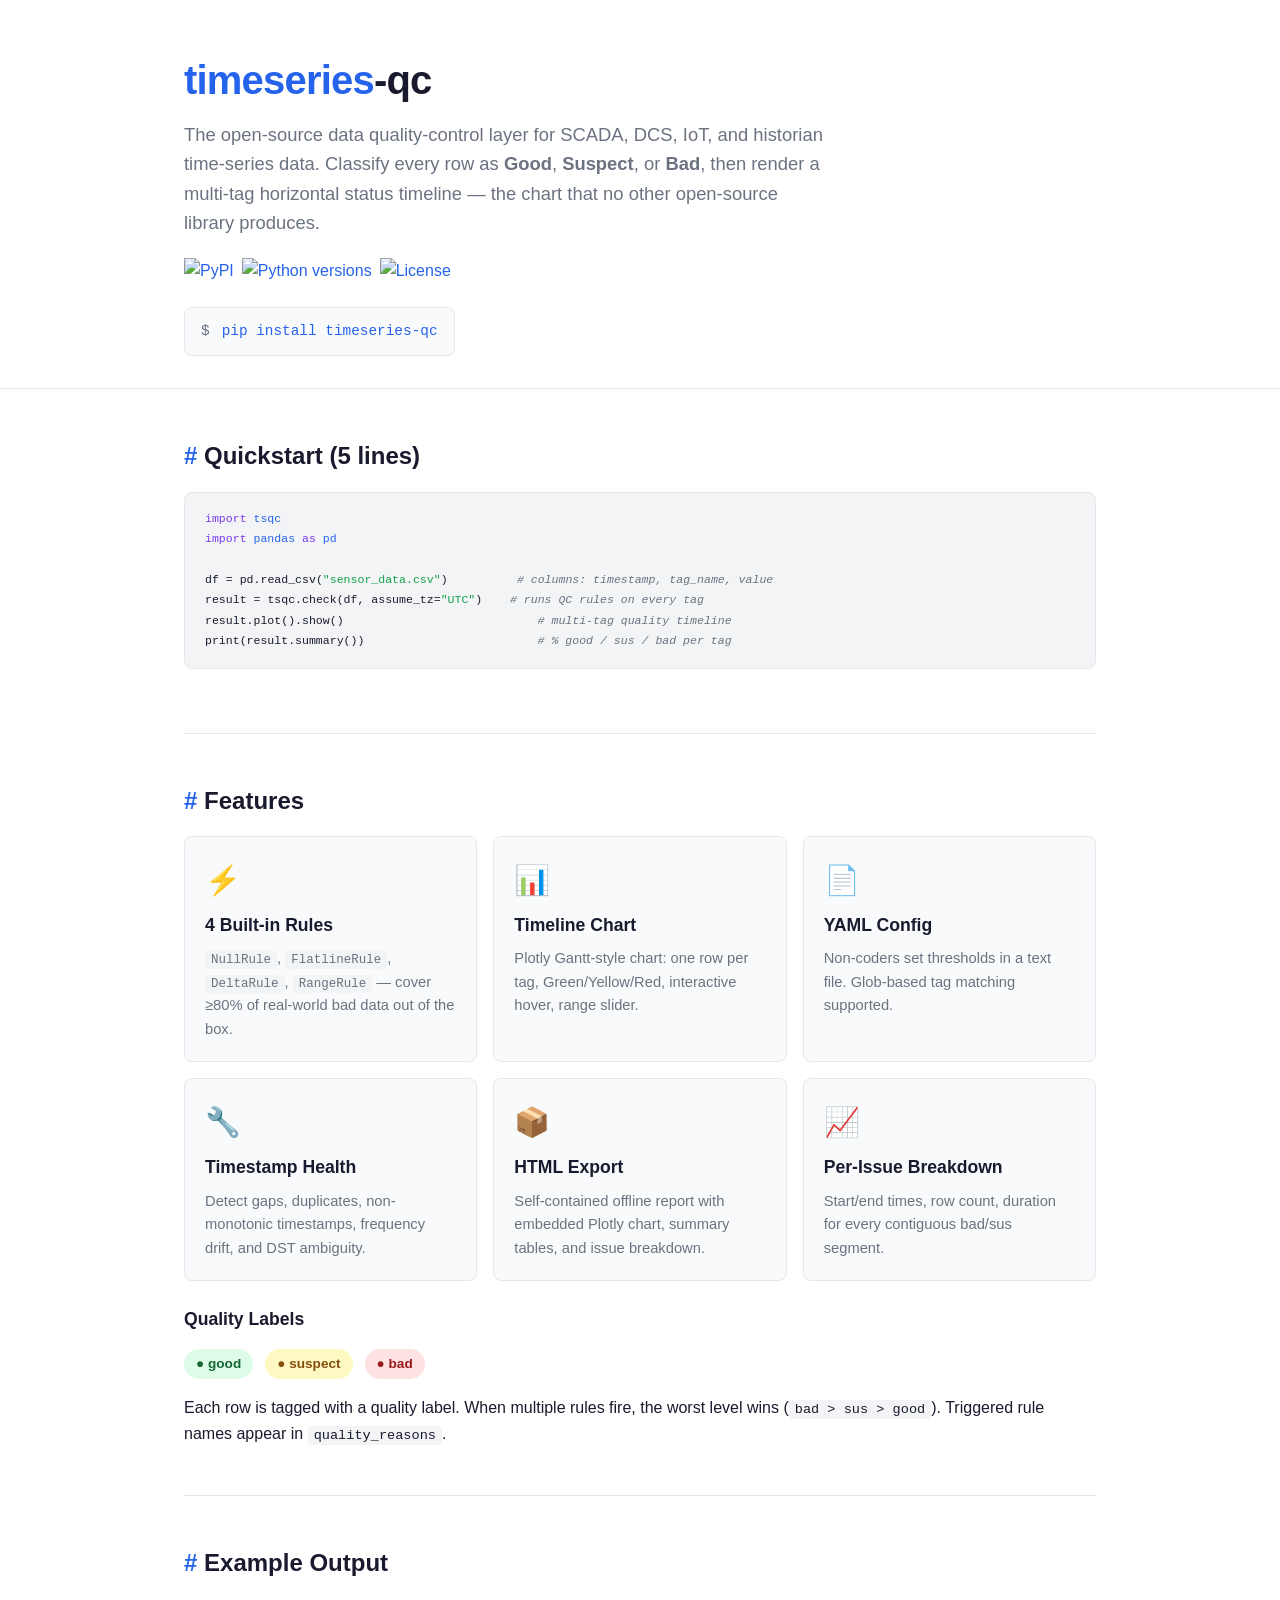
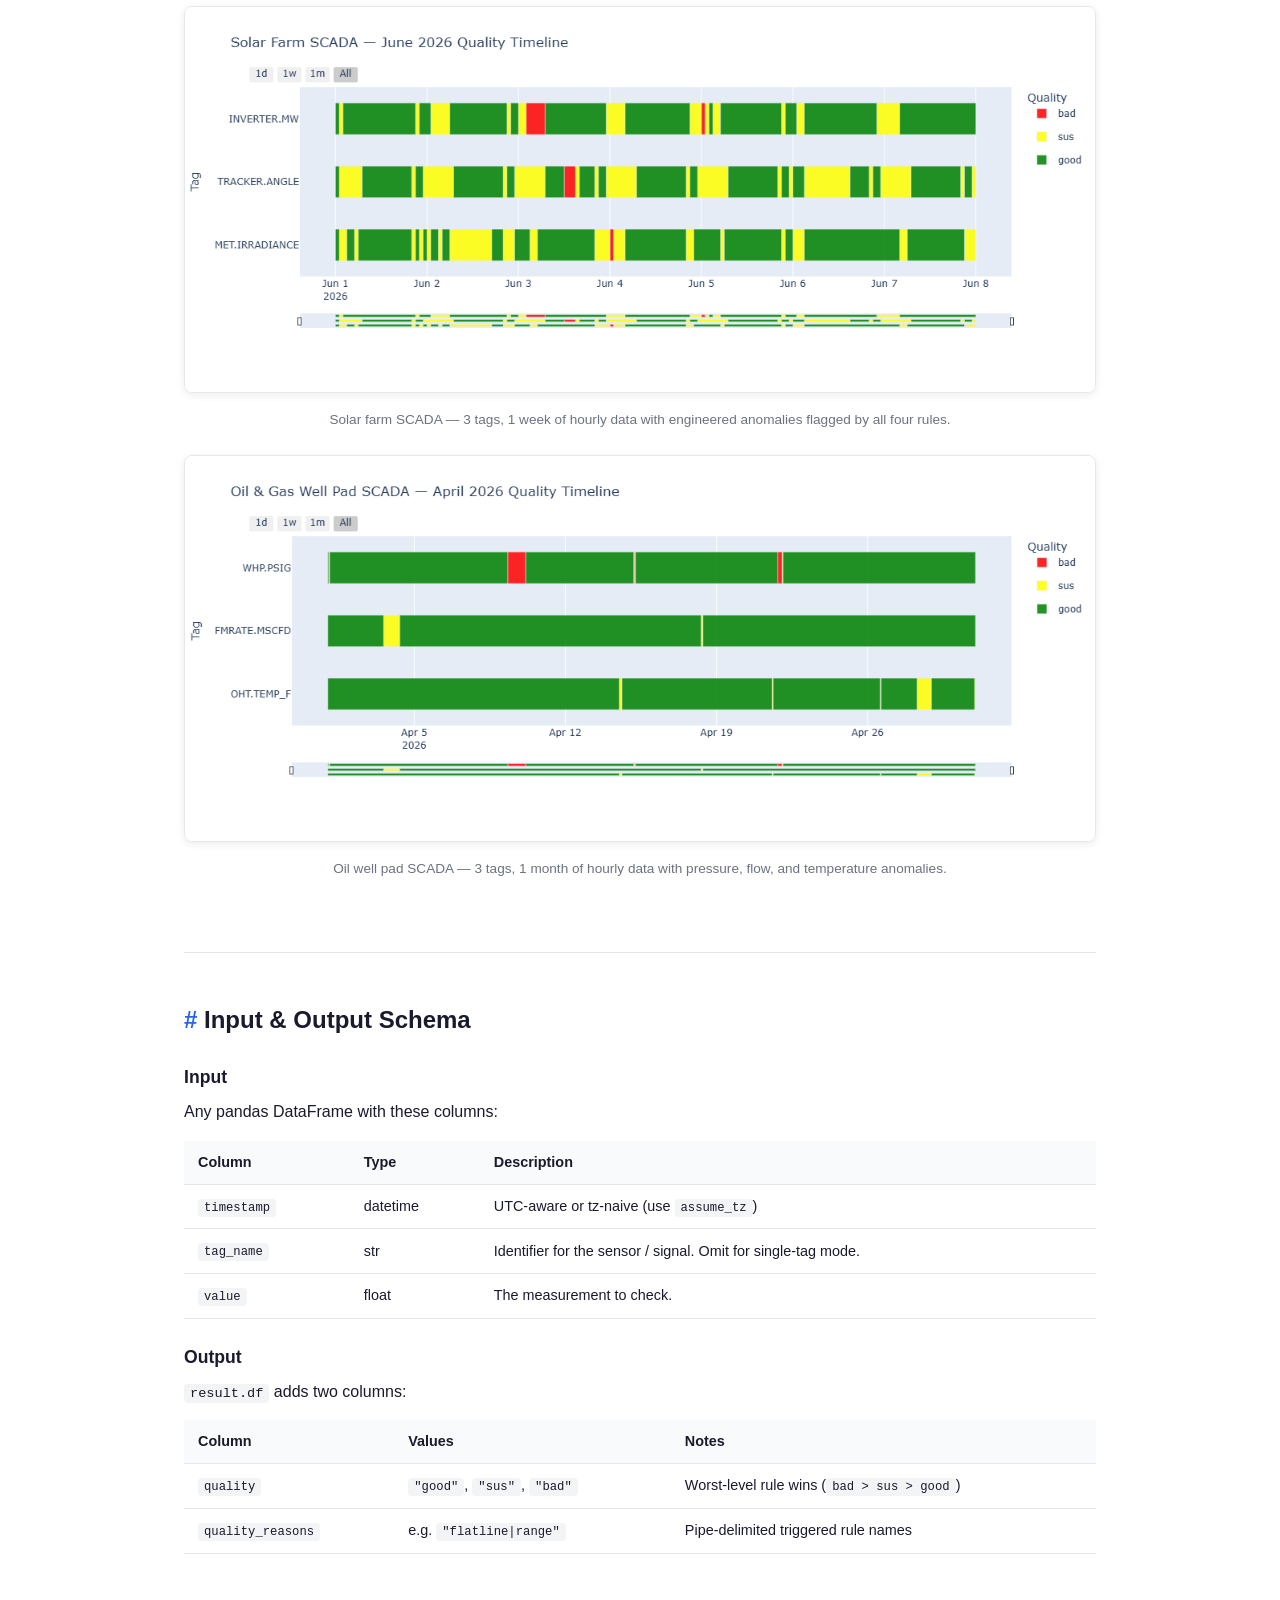
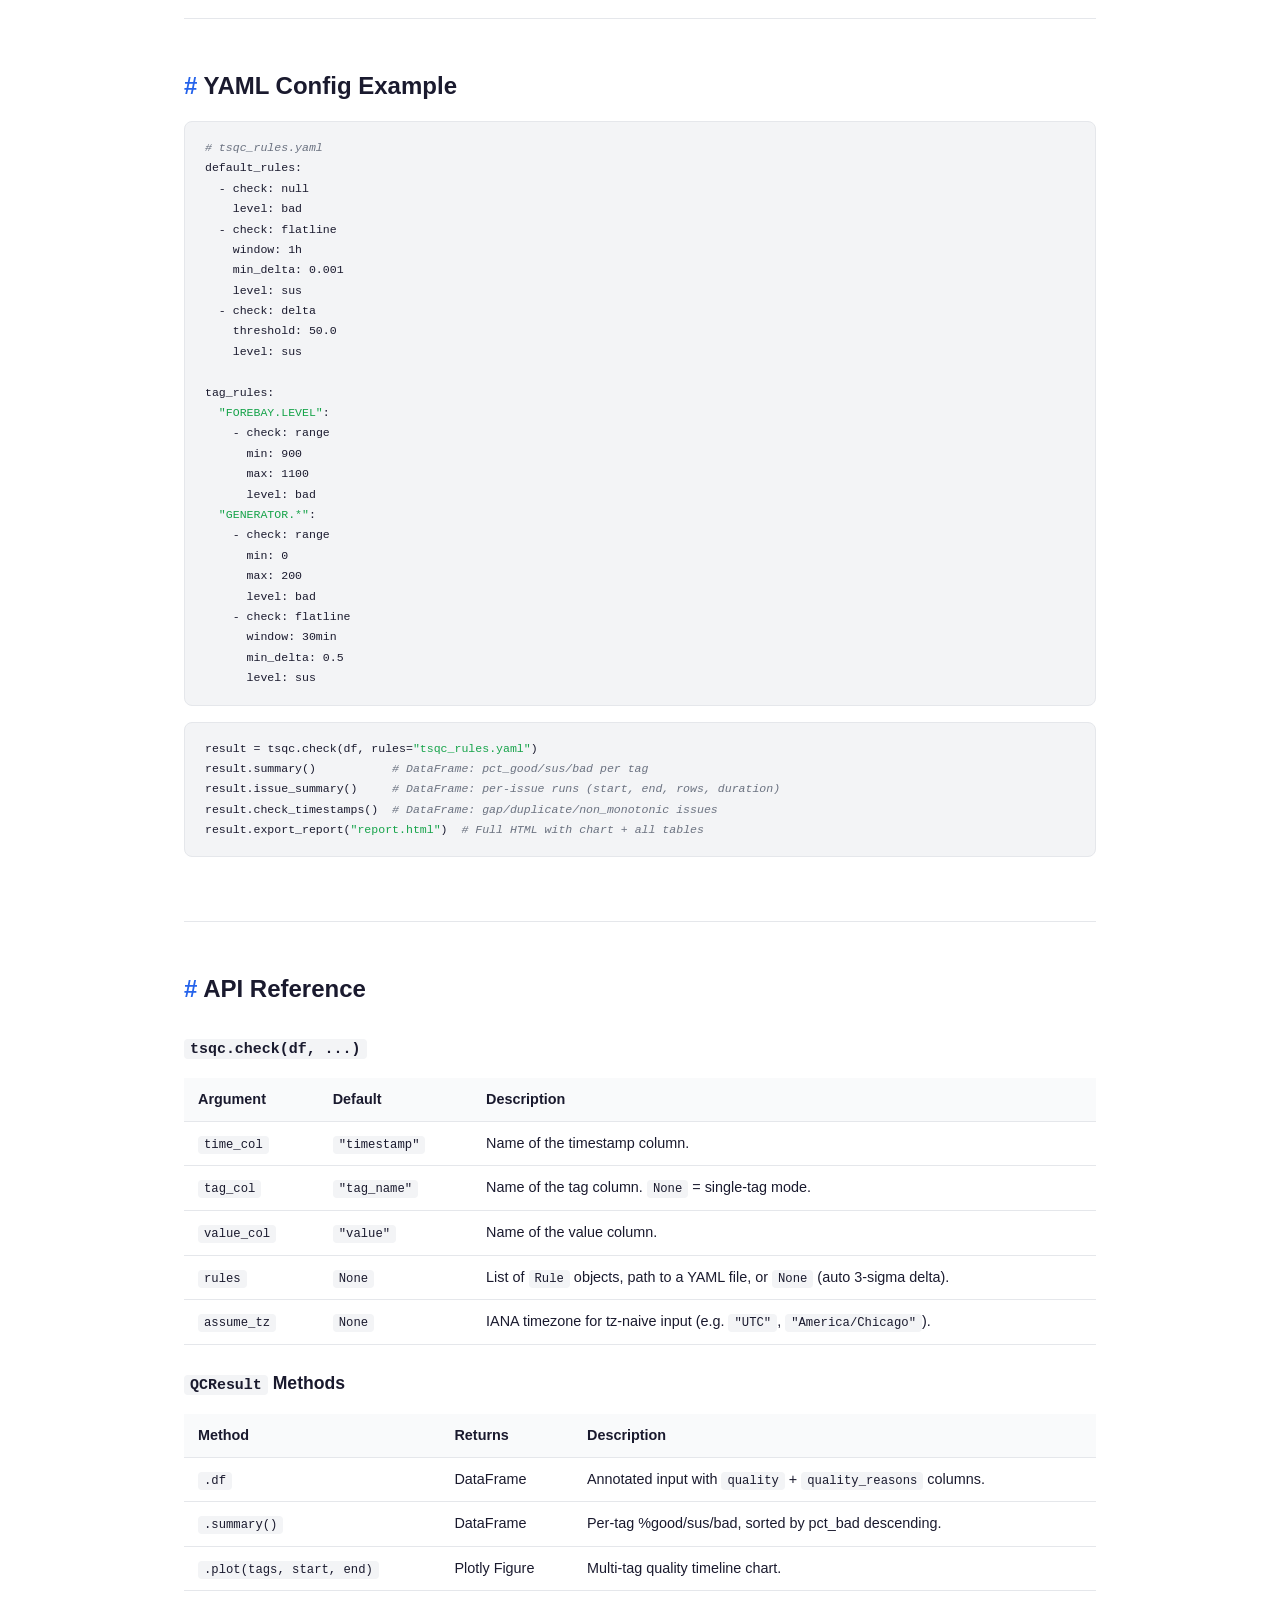
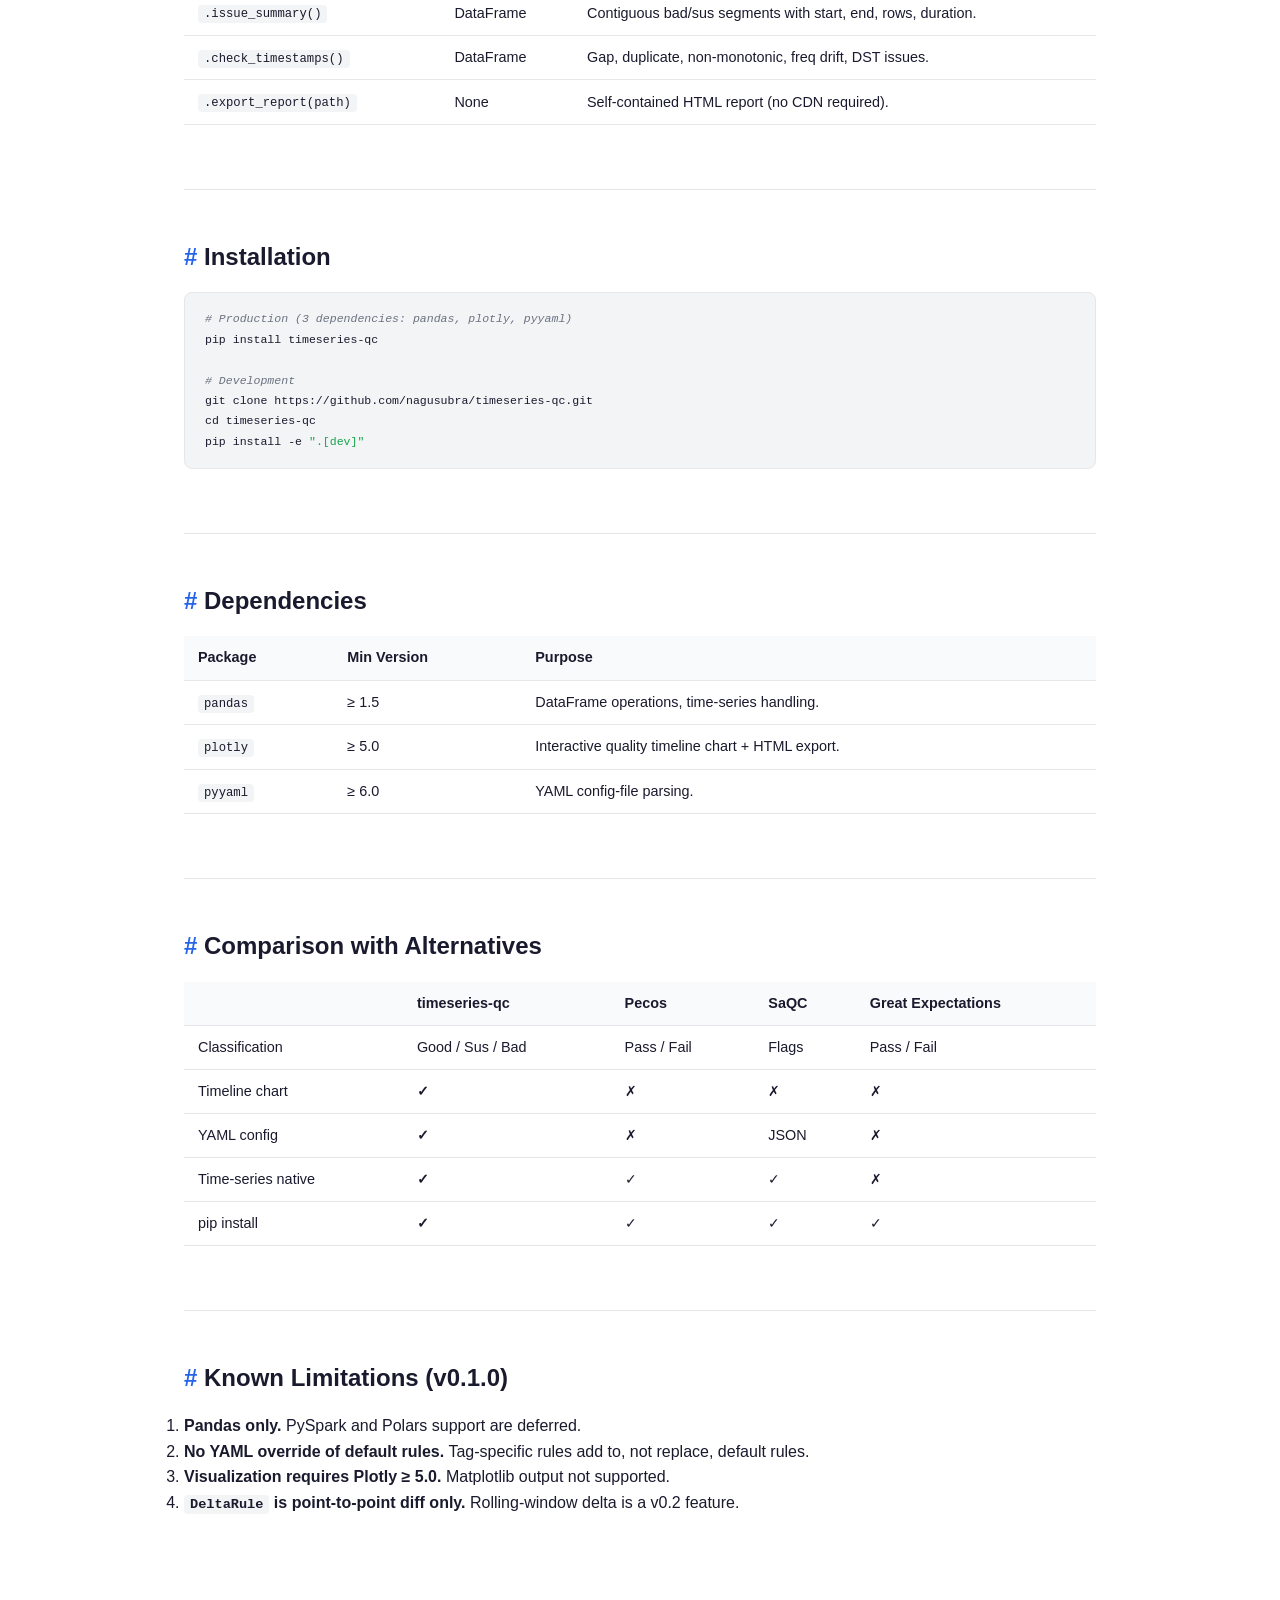
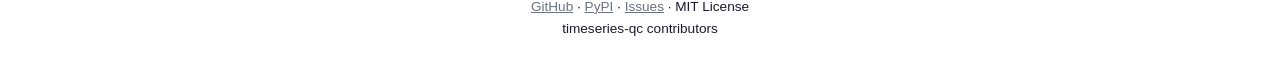
==== docs/index.html @ bbb26b8e "Added github page for the library" ====
<!DOCTYPE html>
<html lang="en">
<head>
<meta charset="UTF-8">
<meta name="viewport" content="width=device-width, initial-scale=1.0">
<title>timeseries-qc — Data Quality Control for Time Series</title>
<meta name="description" content="Classify every row of your time series as Good / Suspect / Bad, then render a multi-tag quality timeline chart. Open-source, pandas-native, YAML-driven.">
<style>
  :root {
    --bg: #ffffff;
    --text: #1a1a2e;
    --muted: #6b7280;
    --accent: #2563eb;
    --accent-hover: #1d4ed8;
    --border: #e5e7eb;
    --code-bg: #f3f4f6;
    --card: #f9fafb;
    --good: #16a34a;
    --sus: #ca8a04;
    --bad: #dc2626;
    --font: -apple-system, BlinkMacSystemFont, "Segoe UI", Roboto, "Helvetica Neue", Arial, sans-serif;
    --mono: "SF Mono", SFMono-Regular, "Cascadia Code", Consolas, "Liberation Mono", monospace;
  }
  @media (prefers-color-scheme: dark) {
    :root {
      --bg: #0f172a;
      --text: #e2e8f0;
      --muted: #94a3b8;
      --accent: #3b82f6;
      --accent-hover: #60a5fa;
      --border: #334155;
      --code-bg: #1e293b;
      --card: #1e293b;
    }
  }
  * { margin: 0; padding: 0; box-sizing: border-box; }
  body {
    font-family: var(--font);
    background: var(--bg);
    color: var(--text);
    line-height: 1.6;
    -webkit-font-smoothing: antialiased;
  }
  .container { max-width: 960px; margin: 0 auto; padding: 0 24px; }

  /* Header */
  header {
    padding: 48px 0 32px;
    border-bottom: 1px solid var(--border);
  }
  header h1 {
    font-size: 2.5rem;
    font-weight: 800;
    letter-spacing: -0.02em;
    margin-bottom: 8px;
  }
  header h1 span { color: var(--accent); }
  header .sub {
    font-size: 1.15rem;
    color: var(--muted);
    max-width: 640px;
    margin-bottom: 20px;
  }
  .badges { display: flex; gap: 8px; flex-wrap: wrap; margin-bottom: 24px; }
  .badges img { height: 20px; }
  .quick-install {
    background: var(--card);
    border: 1px solid var(--border);
    border-radius: 8px;
    padding: 12px 16px;
    font-family: var(--mono);
    font-size: 0.9rem;
    display: inline-flex;
    align-items: center;
    gap: 12px;
    cursor: default;
  }
  .quick-install .prompt { color: var(--muted); }
  .quick-install .cmd { color: var(--accent); }

  /* Sections */
  section { padding: 48px 0; border-bottom: 1px solid var(--border); }
  section:last-of-type { border-bottom: none; }
  h2 {
    font-size: 1.5rem;
    font-weight: 700;
    margin-bottom: 16px;
  }
  h2 .anchor { color: var(--accent); }
  h3 {
    font-size: 1.1rem;
    font-weight: 600;
    margin-bottom: 8px;
    margin-top: 24px;
  }
  p, li { color: var(--text); }
  a { color: var(--accent); text-decoration: none; }
  a:hover { color: var(--accent-hover); text-decoration: underline; }

  /* Code blocks */
  pre {
    background: var(--code-bg);
    border: 1px solid var(--border);
    border-radius: 8px;
    padding: 16px 20px;
    overflow-x: auto;
    font-family: var(--mono);
    font-size: 0.85rem;
    line-height: 1.5;
    margin: 16px 0;
  }
  code {
    font-family: var(--mono);
    font-size: 0.85em;
    background: var(--code-bg);
    padding: 2px 6px;
    border-radius: 4px;
  }
  pre code { background: none; padding: 0; border-radius: 0; }
  .kw { color: #7c3aed; }
  .fn { color: #2563eb; }
  .str { color: #16a34a; }
  .cm { color: var(--muted); font-style: italic; }
  .op { color: var(--text); }

  /* Feature cards */
  .features { display: grid; grid-template-columns: repeat(auto-fit, minmax(280px, 1fr)); gap: 16px; margin-bottom: 16px; }
  .card {
    background: var(--card);
    border: 1px solid var(--border);
    border-radius: 8px;
    padding: 20px;
  }
  .card h3 { margin-top: 0; }
  .card p { font-size: 0.92rem; color: var(--muted); }
  .card .icon { font-size: 1.8rem; margin-bottom: 8px; }

  /* Quality badges */
  .qlabels { display: flex; gap: 12px; flex-wrap: wrap; margin: 16px 0; }
  .qlabel {
    display: inline-flex; align-items: center; gap: 6px;
    padding: 4px 12px; border-radius: 20px;
    font-size: 0.85rem; font-weight: 600;
  }
  .qlabel.good { background: #dcfce7; color: #166534; }
  .qlabel.sus  { background: #fef9c3; color: #854d0e; }
  .qlabel.bad  { background: #fee2e2; color: #991b1b; }
  @media (prefers-color-scheme: dark) {
    .qlabel.good { background: #052e16; color: #86efac; }
    .qlabel.sus  { background: #422006; color: #fde047; }
    .qlabel.bad  { background: #450a0a; color: #fca5a5; }
  }

  /* Table */
  table {
    width: 100%;
    border-collapse: collapse;
    font-size: 0.9rem;
    margin: 16px 0;
  }
  th, td {
    padding: 10px 14px;
    text-align: left;
    border-bottom: 1px solid var(--border);
  }
  th { background: var(--card); font-weight: 600; }

  /* Images */
  figure {
    margin: 24px 0;
    text-align: center;
  }
  figure img {
    max-width: 100%;
    border-radius: 8px;
    border: 1px solid var(--border);
    box-shadow: 0 2px 8px rgba(0,0,0,0.08);
  }
  figcaption {
    font-size: 0.85rem;
    color: var(--muted);
    margin-top: 8px;
  }

  /* Footer */
  footer {
    padding: 32px 0;
    text-align: center;
    color: var(--muted);
    font-size: 0.85rem;
  }
  footer a { color: var(--muted); text-decoration: underline; }

  /* Responsive */
  @media (max-width: 640px) {
    header h1 { font-size: 1.8rem; }
    .quick-install { font-size: 0.8rem; flex-wrap: wrap; }
    section { padding: 32px 0; }
  }
</style>
</head>
<body>

<header>
<div class="container">
  <h1><span>timeseries</span>-qc</h1>
  <p class="sub">
    The open-source data quality-control layer for SCADA, DCS, IoT, and historian time-series data.
    Classify every row as <strong>Good</strong>, <strong>Suspect</strong>, or <strong>Bad</strong>,
    then render a multi-tag horizontal status timeline — the chart that no other open-source library produces.
  </p>
  <div class="badges">
    <a href="https://pypi.org/project/timeseries-qc/"><img src="https://img.shields.io/pypi/v/timeseries-qc" alt="PyPI"></a>
    <a href="https://pypi.org/project/timeseries-qc/"><img src="https://img.shields.io/pypi/pyversions/timeseries-qc" alt="Python versions"></a>
    <a href="https://github.com/nagusubra/timeseries-qc"><img src="https://img.shields.io/github/license/nagusubra/timeseries-qc" alt="License"></a>
  </div>
  <div class="quick-install">
    <span class="prompt">$</span>
    <span class="cmd">pip install timeseries-qc</span>
  </div>
</div>
</header>

<main class="container">

<!-- Quickstart -->
<section id="quickstart">
<h2><span class="anchor">#</span> Quickstart (5 lines)</h2>
<pre><code><span class="kw">import</span> <span class="fn">tsqc</span>
<span class="kw">import</span> <span class="fn">pandas</span> <span class="kw">as</span> <span class="fn">pd</span>

df <span class="op">=</span> pd.read_csv(<span class="str">"sensor_data.csv"</span>)          <span class="cm"># columns: timestamp, tag_name, value</span>
result <span class="op">=</span> tsqc.check(df, assume_tz<span class="op">=</span><span class="str">"UTC"</span>)    <span class="cm"># runs QC rules on every tag</span>
result.plot().show()                            <span class="cm"># multi-tag quality timeline</span>
print(result.summary())                         <span class="cm"># % good / sus / bad per tag</span></code></pre>
</section>

<!-- Features -->
<section id="features">
<h2><span class="anchor">#</span> Features</h2>
<div class="features">
  <div class="card">
    <div class="icon">&#9889;</div>
    <h3>4 Built-in Rules</h3>
    <p><code>NullRule</code>, <code>FlatlineRule</code>, <code>DeltaRule</code>, <code>RangeRule</code> — cover ≥80% of real-world bad data out of the box.</p>
  </div>
  <div class="card">
    <div class="icon">&#128202;</div>
    <h3>Timeline Chart</h3>
    <p>Plotly Gantt-style chart: one row per tag, Green/Yellow/Red, interactive hover, range slider.</p>
  </div>
  <div class="card">
    <div class="icon">&#128196;</div>
    <h3>YAML Config</h3>
    <p>Non-coders set thresholds in a text file. Glob-based tag matching supported.</p>
  </div>
  <div class="card">
    <div class="icon">&#128295;</div>
    <h3>Timestamp Health</h3>
    <p>Detect gaps, duplicates, non-monotonic timestamps, frequency drift, and DST ambiguity.</p>
  </div>
  <div class="card">
    <div class="icon">&#128230;</div>
    <h3>HTML Export</h3>
    <p>Self-contained offline report with embedded Plotly chart, summary tables, and issue breakdown.</p>
  </div>
  <div class="card">
    <div class="icon">&#128200;</div>
    <h3>Per-Issue Breakdown</h3>
    <p>Start/end times, row count, duration for every contiguous bad/sus segment.</p>
  </div>
</div>

<h3>Quality Labels</h3>
<div class="qlabels">
  <span class="qlabel good">&#9679; good</span>
  <span class="qlabel sus">&#9679; suspect</span>
  <span class="qlabel bad">&#9679; bad</span>
</div>
<p>Each row is tagged with a quality label. When multiple rules fire, the worst level wins (<code>bad &gt; sus &gt; good</code>). Triggered rule names appear in <code>quality_reasons</code>.</p>
</section>

<!-- Example Output -->
<section id="examples">
<h2><span class="anchor">#</span> Example Output</h2>

<figure>
  <img src="solar_farm_example.png" alt="Solar farm SCADA data quality timeline">
  <figcaption>Solar farm SCADA — 3 tags, 1 week of hourly data with engineered anomalies flagged by all four rules.</figcaption>
</figure>

<figure>
  <img src="oil_field_example.png" alt="Oil field SCADA data quality timeline">
  <figcaption>Oil well pad SCADA — 3 tags, 1 month of hourly data with pressure, flow, and temperature anomalies.</figcaption>
</figure>
</section>

<!-- Input/Output Schema -->
<section id="schema">
<h2><span class="anchor">#</span> Input &amp; Output Schema</h2>

<h3>Input</h3>
<p>Any pandas DataFrame with these columns:</p>
<table>
  <thead><tr><th>Column</th><th>Type</th><th>Description</th></tr></thead>
  <tbody>
    <tr><td><code>timestamp</code></td><td>datetime</td><td>UTC-aware or tz-naive (use <code>assume_tz</code>)</td></tr>
    <tr><td><code>tag_name</code></td><td>str</td><td>Identifier for the sensor / signal. Omit for single-tag mode.</td></tr>
    <tr><td><code>value</code></td><td>float</td><td>The measurement to check.</td></tr>
  </tbody>
</table>

<h3>Output</h3>
<p><code>result.df</code> adds two columns:</p>
<table>
  <thead><tr><th>Column</th><th>Values</th><th>Notes</th></tr></thead>
  <tbody>
    <tr><td><code>quality</code></td><td><code>"good"</code>, <code>"sus"</code>, <code>"bad"</code></td><td>Worst-level rule wins (<code>bad &gt; sus &gt; good</code>)</td></tr>
    <tr><td><code>quality_reasons</code></td><td>e.g. <code>"flatline|range"</code></td><td>Pipe-delimited triggered rule names</td></tr>
  </tbody>
</table>
</section>

<!-- YAML Config -->
<section id="yaml">
<h2><span class="anchor">#</span> YAML Config Example</h2>
<pre><code><span class="cm"># tsqc_rules.yaml</span>
default_rules:
  <span class="op">-</span> check: null
    level: bad
  <span class="op">-</span> check: flatline
    window: 1h
    min_delta: 0.001
    level: sus
  <span class="op">-</span> check: delta
    threshold: 50.0
    level: sus

tag_rules:
  <span class="str">"FOREBAY.LEVEL"</span>:
    <span class="op">-</span> check: range
      min: 900
      max: 1100
      level: bad
  <span class="str">"GENERATOR.*"</span>:
    <span class="op">-</span> check: range
      min: 0
      max: 200
      level: bad
    <span class="op">-</span> check: flatline
      window: 30min
      min_delta: 0.5
      level: sus</code></pre>

<pre><code>result <span class="op">=</span> tsqc.check(df, rules<span class="op">=</span><span class="str">"tsqc_rules.yaml"</span>)
result.summary()           <span class="cm"># DataFrame: pct_good/sus/bad per tag</span>
result.issue_summary()     <span class="cm"># DataFrame: per-issue runs (start, end, rows, duration)</span>
result.check_timestamps()  <span class="cm"># DataFrame: gap/duplicate/non_monotonic issues</span>
result.export_report(<span class="str">"report.html"</span>)  <span class="cm"># Full HTML with chart + all tables</span></code></pre>
</section>

<!-- Complete API -->
<section id="api">
<h2><span class="anchor">#</span> API Reference</h2>

<h3><code>tsqc.check(df, ...)</code></h3>
<table>
  <thead><tr><th>Argument</th><th>Default</th><th>Description</th></tr></thead>
  <tbody>
    <tr><td><code>time_col</code></td><td><code>"timestamp"</code></td><td>Name of the timestamp column.</td></tr>
    <tr><td><code>tag_col</code></td><td><code>"tag_name"</code></td><td>Name of the tag column. <code>None</code> = single-tag mode.</td></tr>
    <tr><td><code>value_col</code></td><td><code>"value"</code></td><td>Name of the value column.</td></tr>
    <tr><td><code>rules</code></td><td><code>None</code></td><td>List of <code>Rule</code> objects, path to a YAML file, or <code>None</code> (auto 3-sigma delta).</td></tr>
    <tr><td><code>assume_tz</code></td><td><code>None</code></td><td>IANA timezone for tz-naive input (e.g. <code>"UTC"</code>, <code>"America/Chicago"</code>).</td></tr>
  </tbody>
</table>

<h3><code>QCResult</code> Methods</h3>
<table>
  <thead><tr><th>Method</th><th>Returns</th><th>Description</th></tr></thead>
  <tbody>
    <tr><td><code>.df</code></td><td>DataFrame</td><td>Annotated input with <code>quality</code> + <code>quality_reasons</code> columns.</td></tr>
    <tr><td><code>.summary()</code></td><td>DataFrame</td><td>Per-tag %good/sus/bad, sorted by pct_bad descending.</td></tr>
    <tr><td><code>.plot(tags, start, end)</code></td><td>Plotly Figure</td><td>Multi-tag quality timeline chart.</td></tr>
    <tr><td><code>.issue_summary()</code></td><td>DataFrame</td><td>Contiguous bad/sus segments with start, end, rows, duration.</td></tr>
    <tr><td><code>.check_timestamps()</code></td><td>DataFrame</td><td>Gap, duplicate, non-monotonic, freq drift, DST issues.</td></tr>
    <tr><td><code>.export_report(path)</code></td><td>None</td><td>Self-contained HTML report (no CDN required).</td></tr>
  </tbody>
</table>
</section>

<!-- Installation -->
<section id="installation">
<h2><span class="anchor">#</span> Installation</h2>
<pre><code><span class="cm"># Production (3 dependencies: pandas, plotly, pyyaml)</span>
pip install timeseries-qc

<span class="cm"># Development</span>
git clone https://github.com/nagusubra/timeseries-qc.git
cd timeseries-qc
pip install -e <span class="str">".[dev]"</span></code></pre>
</section>

<!-- Dependencies -->
<section id="deps">
<h2><span class="anchor">#</span> Dependencies</h2>
<table>
  <thead><tr><th>Package</th><th>Min Version</th><th>Purpose</th></tr></thead>
  <tbody>
    <tr><td><code>pandas</code></td><td>≥ 1.5</td><td>DataFrame operations, time-series handling.</td></tr>
    <tr><td><code>plotly</code></td><td>≥ 5.0</td><td>Interactive quality timeline chart + HTML export.</td></tr>
    <tr><td><code>pyyaml</code></td><td>≥ 6.0</td><td>YAML config-file parsing.</td></tr>
  </tbody>
</table>
</section>

<!-- Comparisons -->
<section id="comparison">
<h2><span class="anchor">#</span> Comparison with Alternatives</h2>
<table>
  <thead><tr><th></th><th>timeseries-qc</th><th>Pecos</th><th>SaQC</th><th>Great Expectations</th></tr></thead>
  <tbody>
    <tr><td>Classification</td><td>Good / Sus / Bad</td><td>Pass / Fail</td><td>Flags</td><td>Pass / Fail</td></tr>
    <tr><td>Timeline chart</td><td><strong>&#10003;</strong></td><td>&#10007;</td><td>&#10007;</td><td>&#10007;</td></tr>
    <tr><td>YAML config</td><td><strong>&#10003;</strong></td><td>&#10007;</td><td>JSON</td><td>&#10007;</td></tr>
    <tr><td>Time-series native</td><td><strong>&#10003;</strong></td><td>&#10003;</td><td>&#10003;</td><td>&#10007;</td></tr>
    <tr><td>pip install</td><td><strong>&#10003;</strong></td><td>&#10003;</td><td>&#10003;</td><td>&#10003;</td></tr>
  </tbody>
</table>
</section>

<!-- Known Limitations -->
<section id="limitations">
<h2><span class="anchor">#</span> Known Limitations (v0.1.0)</h2>
<ol>
  <li><strong>Pandas only.</strong> PySpark and Polars support are deferred.</li>
  <li><strong>No YAML override of default rules.</strong> Tag-specific rules add to, not replace, default rules.</li>
  <li><strong>Visualization requires Plotly ≥ 5.0.</strong> Matplotlib output not supported.</li>
  <li><strong><code>DeltaRule</code> is point-to-point diff only.</strong> Rolling-window delta is a v0.2 feature.</li>
</ol>
</section>

</main>

<footer>
<div class="container">
  <p>
    <a href="https://github.com/nagusubra/timeseries-qc">GitHub</a>
    &middot; <a href="https://pypi.org/project/timeseries-qc/">PyPI</a>
    &middot; <a href="https://github.com/nagusubra/timeseries-qc/issues">Issues</a>
    &middot; MIT License
  </p>
  <p>timeseries-qc contributors</p>
</div>
</footer>

</body>
</html>
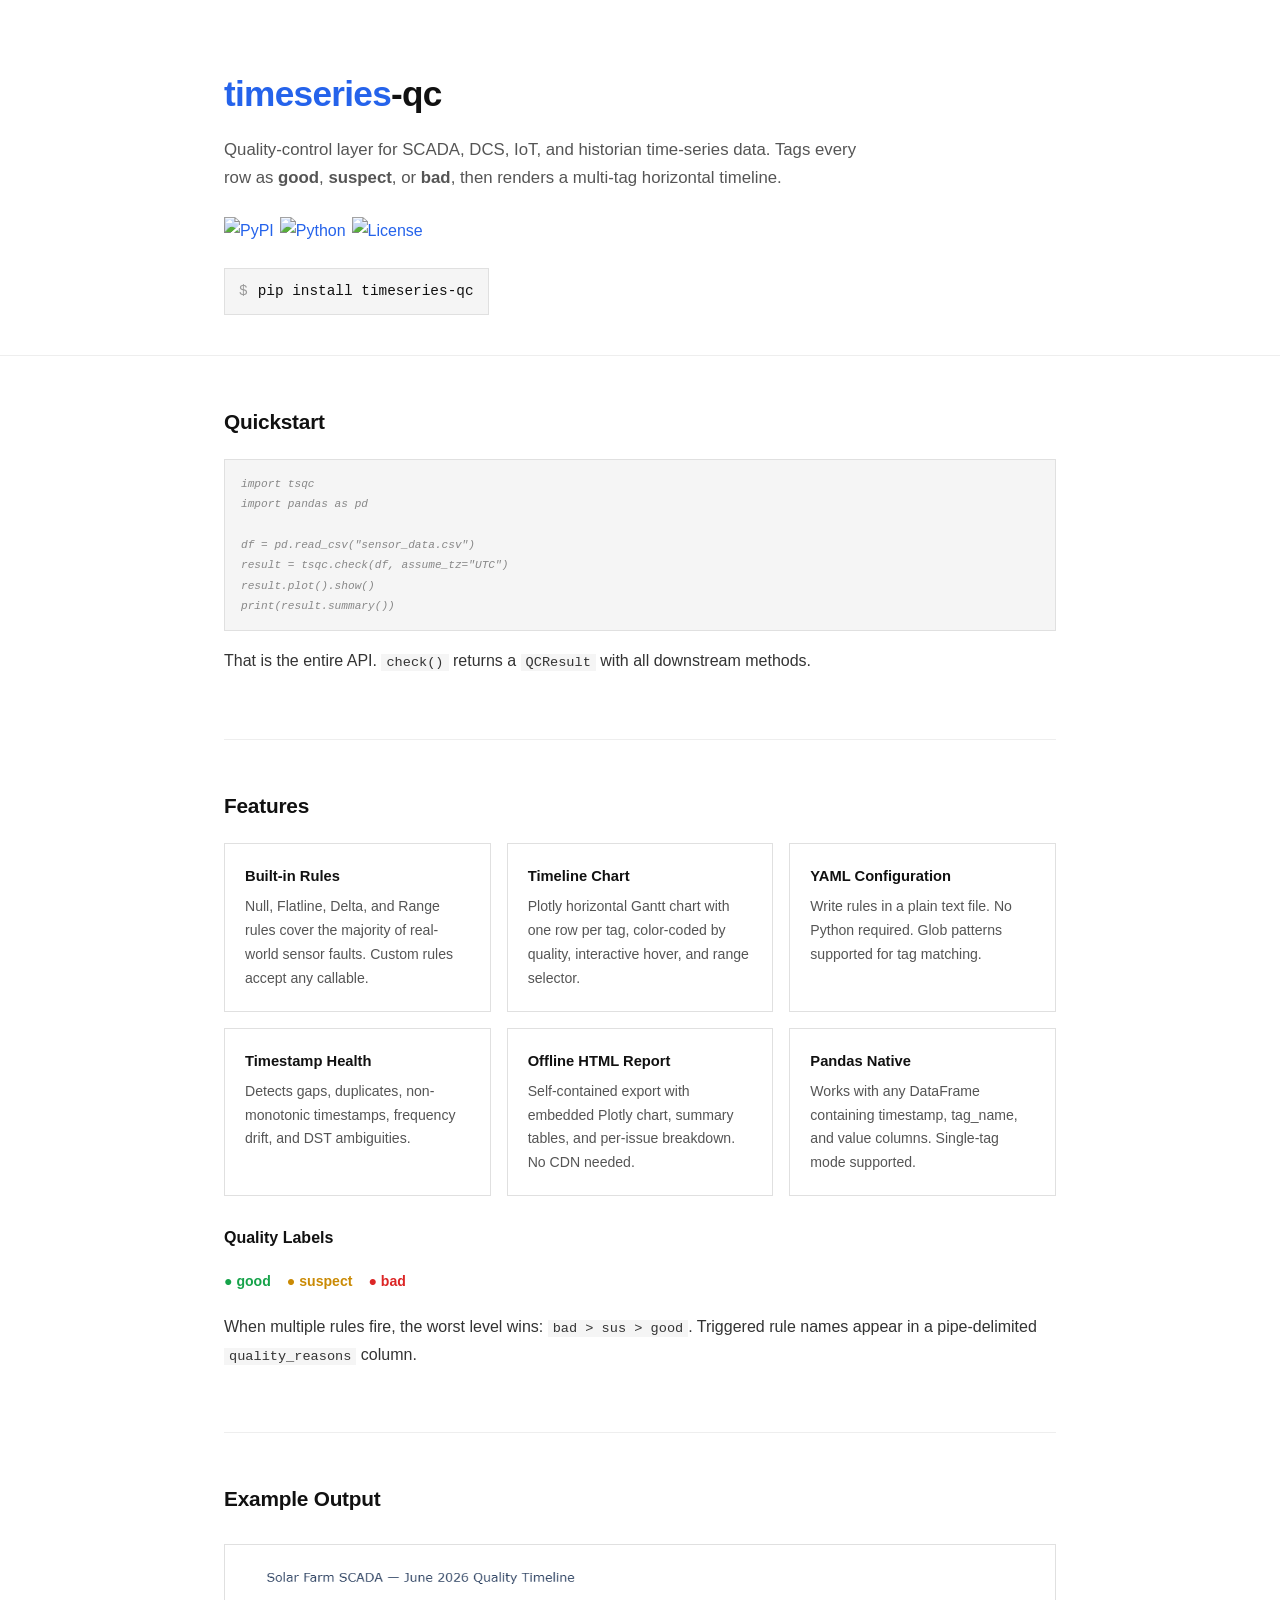
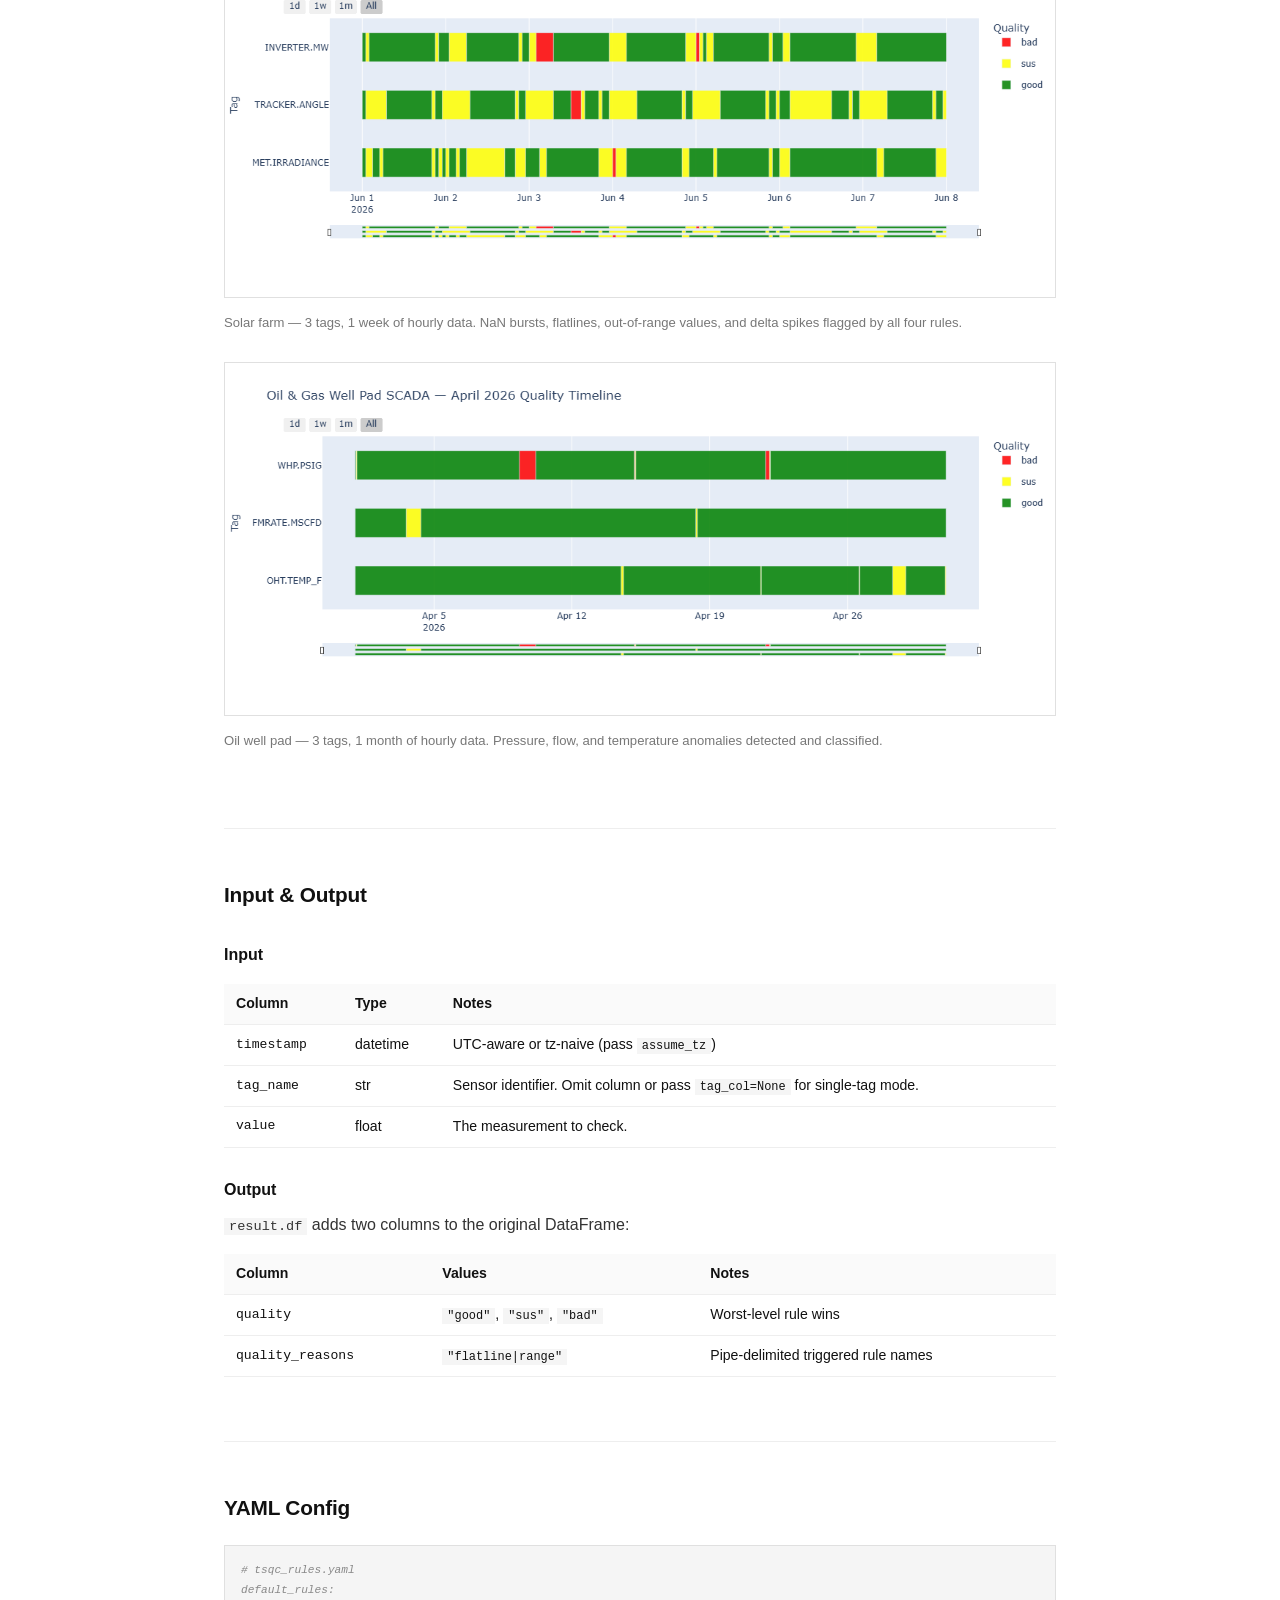
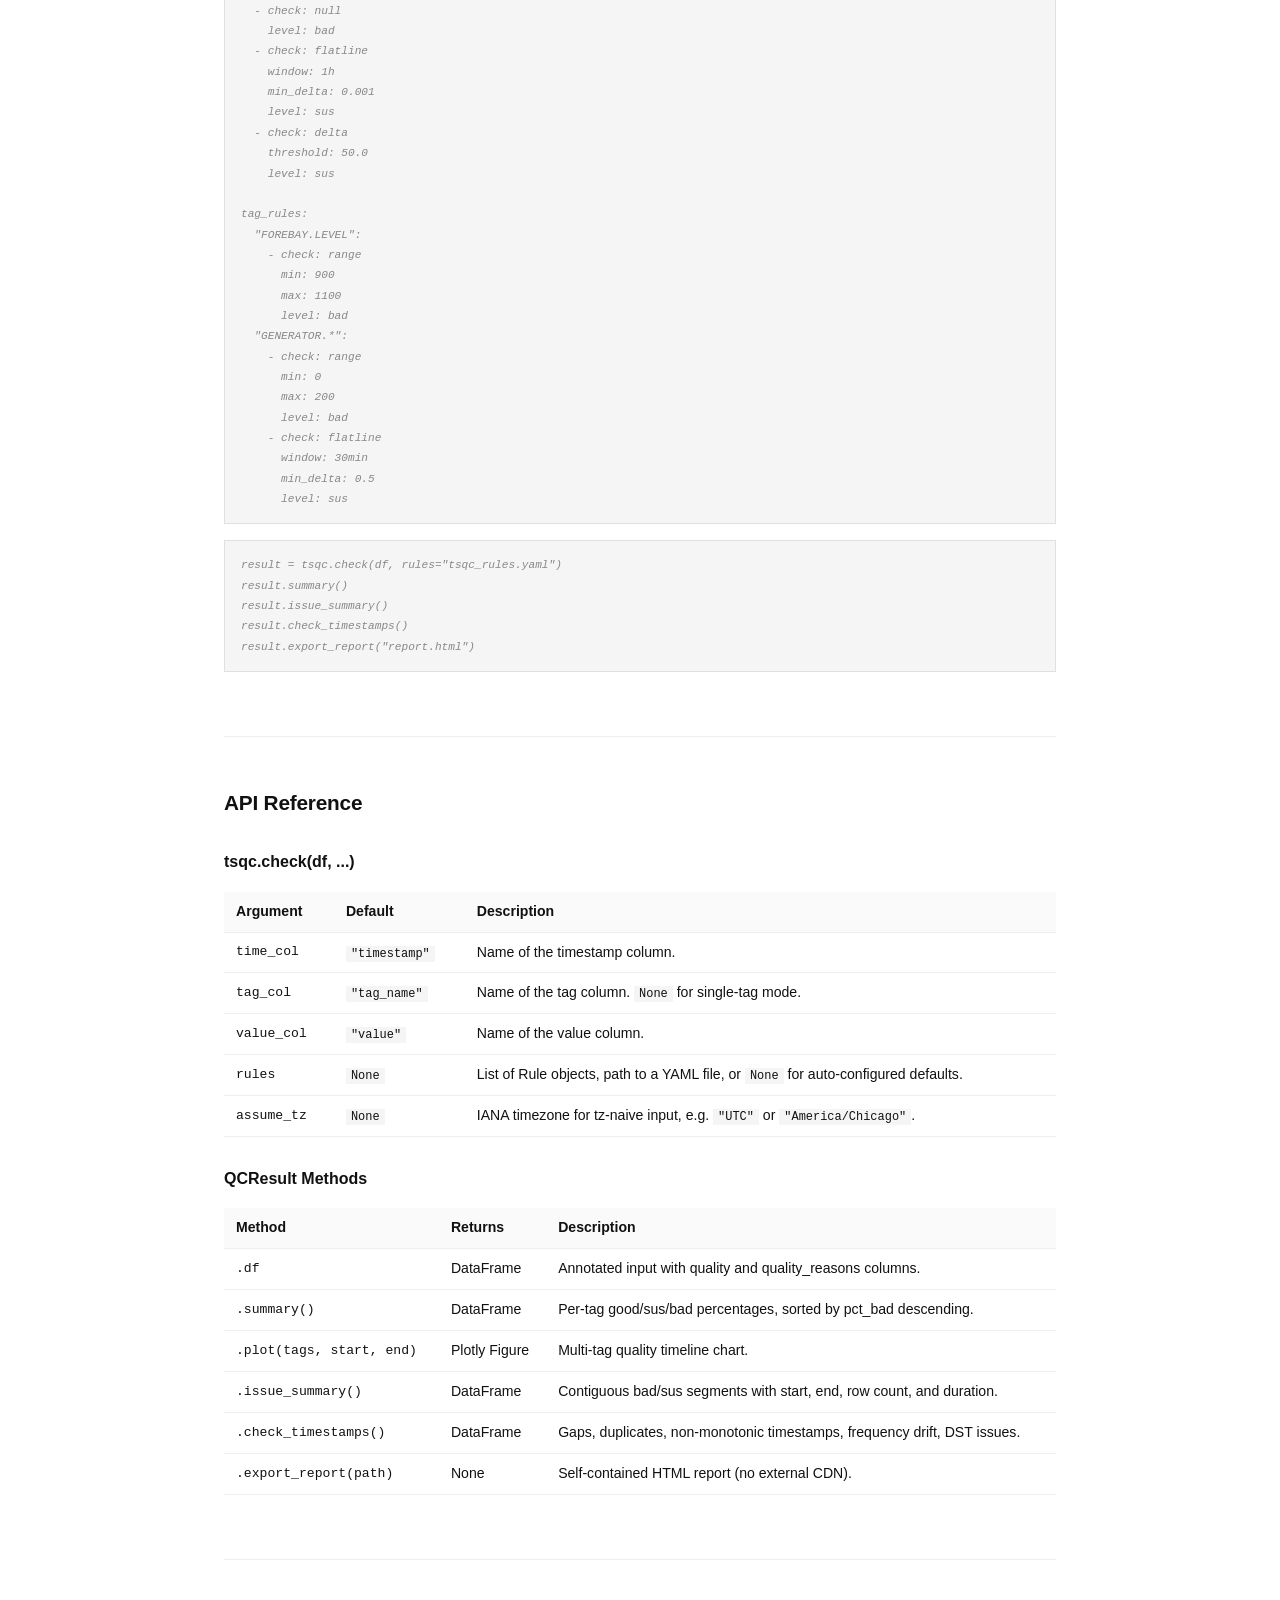
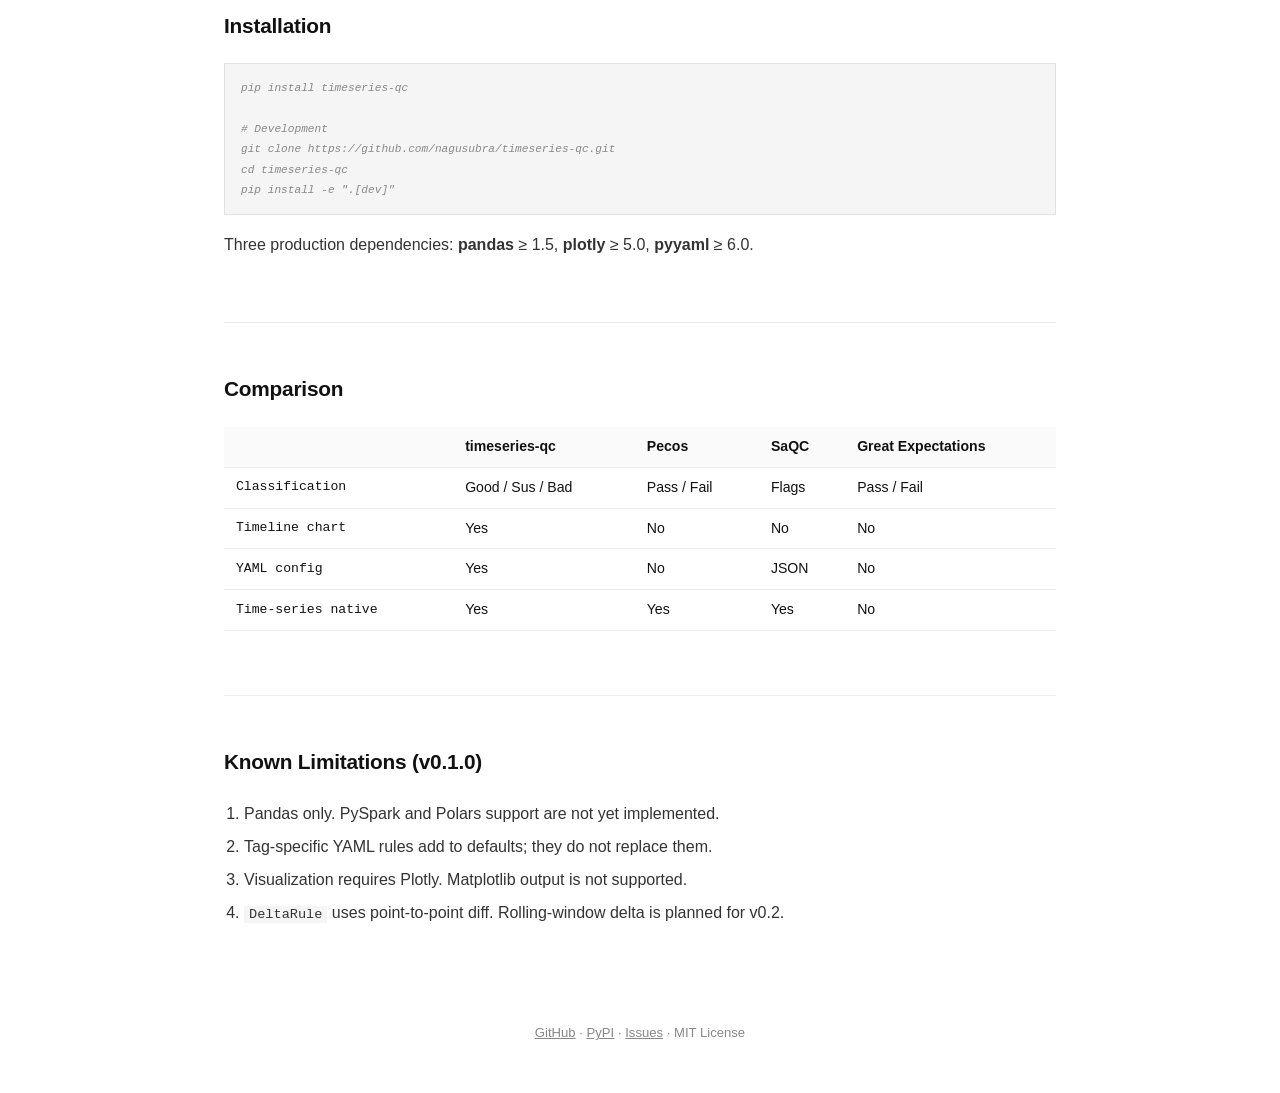
==== commit 906249b8: "Updated homepage" ====
--- a/docs/index.html
+++ b/docs/index.html
@@ -3,199 +3,170 @@
 <head>
 <meta charset="UTF-8">
 <meta name="viewport" content="width=device-width, initial-scale=1.0">
-<title>timeseries-qc — Data Quality Control for Time Series</title>
+<title>timeseries-qc</title>
 <meta name="description" content="Classify every row of your time series as Good / Suspect / Bad, then render a multi-tag quality timeline chart. Open-source, pandas-native, YAML-driven.">
 <style>
-  :root {
-    --bg: #ffffff;
-    --text: #1a1a2e;
-    --muted: #6b7280;
-    --accent: #2563eb;
-    --accent-hover: #1d4ed8;
-    --border: #e5e7eb;
-    --code-bg: #f3f4f6;
-    --card: #f9fafb;
-    --good: #16a34a;
-    --sus: #ca8a04;
-    --bad: #dc2626;
-    --font: -apple-system, BlinkMacSystemFont, "Segoe UI", Roboto, "Helvetica Neue", Arial, sans-serif;
-    --mono: "SF Mono", SFMono-Regular, "Cascadia Code", Consolas, "Liberation Mono", monospace;
-  }
-  @media (prefers-color-scheme: dark) {
-    :root {
-      --bg: #0f172a;
-      --text: #e2e8f0;
-      --muted: #94a3b8;
-      --accent: #3b82f6;
-      --accent-hover: #60a5fa;
-      --border: #334155;
-      --code-bg: #1e293b;
-      --card: #1e293b;
-    }
-  }
   * { margin: 0; padding: 0; box-sizing: border-box; }
+
   body {
-    font-family: var(--font);
-    background: var(--bg);
-    color: var(--text);
-    line-height: 1.6;
+    font-family: -apple-system, BlinkMacSystemFont, "Segoe UI", Roboto, "Helvetica Neue", Arial, sans-serif;
+    font-size: 16px;
+    line-height: 1.7;
+    color: #111;
+    background: #fff;
     -webkit-font-smoothing: antialiased;
   }
-  .container { max-width: 960px; margin: 0 auto; padding: 0 24px; }
+
+  .container { max-width: 880px; margin: 0 auto; padding: 0 24px; }
 
   /* Header */
   header {
-    padding: 48px 0 32px;
-    border-bottom: 1px solid var(--border);
+    padding: 64px 0 40px;
+    border-bottom: 1px solid #eee;
   }
   header h1 {
-    font-size: 2.5rem;
-    font-weight: 800;
+    font-size: 2.2rem;
+    font-weight: 700;
     letter-spacing: -0.02em;
-    margin-bottom: 8px;
-  }
-  header h1 span { color: var(--accent); }
-  header .sub {
-    font-size: 1.15rem;
-    color: var(--muted);
+    margin-bottom: 12px;
+  }
+  header h1 span { color: #2563eb; }
+  header p {
+    font-size: 1.05rem;
+    color: #555;
     max-width: 640px;
-    margin-bottom: 20px;
-  }
-  .badges { display: flex; gap: 8px; flex-wrap: wrap; margin-bottom: 24px; }
+    margin-bottom: 24px;
+  }
+  .badges { margin-bottom: 24px; display: flex; gap: 6px; flex-wrap: wrap; }
   .badges img { height: 20px; }
-  .quick-install {
-    background: var(--card);
-    border: 1px solid var(--border);
-    border-radius: 8px;
-    padding: 12px 16px;
-    font-family: var(--mono);
+  .install-box {
+    background: #f5f5f5;
+    border: 1px solid #e0e0e0;
+    padding: 10px 14px;
+    font-family: "SF Mono", SFMono-Regular, Consolas, "Liberation Mono", monospace;
     font-size: 0.9rem;
     display: inline-flex;
     align-items: center;
-    gap: 12px;
-    cursor: default;
-  }
-  .quick-install .prompt { color: var(--muted); }
-  .quick-install .cmd { color: var(--accent); }
+    gap: 10px;
+  }
+  .install-box .prompt { color: #999; }
+  .install-box .cmd { color: #111; }
 
   /* Sections */
-  section { padding: 48px 0; border-bottom: 1px solid var(--border); }
+  section { padding: 48px 0; border-bottom: 1px solid #eee; }
   section:last-of-type { border-bottom: none; }
+
   h2 {
-    font-size: 1.5rem;
+    font-size: 1.3rem;
     font-weight: 700;
-    margin-bottom: 16px;
-  }
-  h2 .anchor { color: var(--accent); }
+    margin-bottom: 20px;
+    letter-spacing: -0.01em;
+  }
   h3 {
-    font-size: 1.1rem;
+    font-size: 1rem;
     font-weight: 600;
     margin-bottom: 8px;
-    margin-top: 24px;
-  }
-  p, li { color: var(--text); }
-  a { color: var(--accent); text-decoration: none; }
-  a:hover { color: var(--accent-hover); text-decoration: underline; }
-
-  /* Code blocks */
+    margin-top: 28px;
+  }
+  p { margin-bottom: 16px; color: #333; }
+  a { color: #2563eb; text-decoration: none; }
+  a:hover { text-decoration: underline; }
+
+  /* Code */
   pre {
-    background: var(--code-bg);
-    border: 1px solid var(--border);
-    border-radius: 8px;
-    padding: 16px 20px;
+    background: #f5f5f5;
+    border: 1px solid #e0e0e0;
+    padding: 14px 16px;
     overflow-x: auto;
-    font-family: var(--mono);
-    font-size: 0.85rem;
-    line-height: 1.5;
+    font-family: "SF Mono", SFMono-Regular, Consolas, "Liberation Mono", monospace;
+    font-size: 0.82rem;
+    line-height: 1.55;
     margin: 16px 0;
   }
   code {
-    font-family: var(--mono);
+    font-family: "SF Mono", SFMono-Regular, Consolas, "Liberation Mono", monospace;
     font-size: 0.85em;
-    background: var(--code-bg);
-    padding: 2px 6px;
-    border-radius: 4px;
-  }
-  pre code { background: none; padding: 0; border-radius: 0; }
-  .kw { color: #7c3aed; }
-  .fn { color: #2563eb; }
-  .str { color: #16a34a; }
-  .cm { color: var(--muted); font-style: italic; }
-  .op { color: var(--text); }
-
-  /* Feature cards */
-  .features { display: grid; grid-template-columns: repeat(auto-fit, minmax(280px, 1fr)); gap: 16px; margin-bottom: 16px; }
-  .card {
-    background: var(--card);
-    border: 1px solid var(--border);
-    border-radius: 8px;
+    background: #f5f5f5;
+    padding: 1px 5px;
+  }
+  pre code { background: none; padding: 0; }
+  .cm { color: #888; font-style: italic; }
+
+  /* Lists */
+  ul, ol { margin: 12px 0 16px 20px; }
+  li { margin-bottom: 6px; color: #333; }
+
+  /* Feature grid */
+  .grid {
+    display: grid;
+    grid-template-columns: repeat(auto-fit, minmax(240px, 1fr));
+    gap: 16px;
+    margin-bottom: 8px;
+  }
+  .grid-item {
+    border: 1px solid #e0e0e0;
     padding: 20px;
   }
-  .card h3 { margin-top: 0; }
-  .card p { font-size: 0.92rem; color: var(--muted); }
-  .card .icon { font-size: 1.8rem; margin-bottom: 8px; }
-
-  /* Quality badges */
-  .qlabels { display: flex; gap: 12px; flex-wrap: wrap; margin: 16px 0; }
-  .qlabel {
-    display: inline-flex; align-items: center; gap: 6px;
-    padding: 4px 12px; border-radius: 20px;
-    font-size: 0.85rem; font-weight: 600;
-  }
-  .qlabel.good { background: #dcfce7; color: #166534; }
-  .qlabel.sus  { background: #fef9c3; color: #854d0e; }
-  .qlabel.bad  { background: #fee2e2; color: #991b1b; }
-  @media (prefers-color-scheme: dark) {
-    .qlabel.good { background: #052e16; color: #86efac; }
-    .qlabel.sus  { background: #422006; color: #fde047; }
-    .qlabel.bad  { background: #450a0a; color: #fca5a5; }
-  }
-
-  /* Table */
+  .grid-item h3 {
+    font-size: 0.92rem;
+    font-weight: 600;
+    margin: 0 0 6px 0;
+    color: #111;
+  }
+  .grid-item p {
+    font-size: 0.88rem;
+    color: #555;
+    margin: 0;
+  }
+
+  /* Quality labels */
+  .qlabels { display: flex; gap: 16px; margin: 16px 0; }
+  .qlabel { font-size: 0.88rem; font-weight: 600; padding: 3px 0; }
+  .qlabel.g { color: #16a34a; }
+  .qlabel.s { color: #ca8a04; }
+  .qlabel.b { color: #dc2626; }
+
+  /* Tables */
   table {
     width: 100%;
     border-collapse: collapse;
-    font-size: 0.9rem;
+    font-size: 0.88rem;
     margin: 16px 0;
   }
   th, td {
-    padding: 10px 14px;
+    padding: 8px 12px;
     text-align: left;
-    border-bottom: 1px solid var(--border);
-  }
-  th { background: var(--card); font-weight: 600; }
-
-  /* Images */
-  figure {
-    margin: 24px 0;
-    text-align: center;
-  }
+    border-bottom: 1px solid #eee;
+  }
+  th { font-weight: 600; background: #fafafa; }
+  td:first-child { white-space: nowrap; font-family: "SF Mono", SFMono-Regular, Consolas, "Liberation Mono", monospace; font-size: 0.82rem; }
+
+  /* Figures */
+  figure { margin: 28px 0; }
   figure img {
     max-width: 100%;
-    border-radius: 8px;
-    border: 1px solid var(--border);
-    box-shadow: 0 2px 8px rgba(0,0,0,0.08);
+    border: 1px solid #e0e0e0;
   }
   figcaption {
-    font-size: 0.85rem;
-    color: var(--muted);
-    margin-top: 8px;
+    font-size: 0.82rem;
+    color: #777;
+    margin-top: 6px;
   }
 
   /* Footer */
   footer {
-    padding: 32px 0;
+    padding: 32px 0 48px;
     text-align: center;
-    color: var(--muted);
-    font-size: 0.85rem;
-  }
-  footer a { color: var(--muted); text-decoration: underline; }
-
-  /* Responsive */
+    font-size: 0.82rem;
+    color: #888;
+  }
+  footer a { color: #888; text-decoration: underline; }
+
   @media (max-width: 640px) {
-    header h1 { font-size: 1.8rem; }
-    .quick-install { font-size: 0.8rem; flex-wrap: wrap; }
+    header h1 { font-size: 1.6rem; }
+    header { padding: 40px 0 28px; }
     section { padding: 32px 0; }
+    .install-box { font-size: 0.8rem; }
   }
 </style>
 </head>
@@ -204,17 +175,17 @@
 <header>
 <div class="container">
   <h1><span>timeseries</span>-qc</h1>
-  <p class="sub">
-    The open-source data quality-control layer for SCADA, DCS, IoT, and historian time-series data.
-    Classify every row as <strong>Good</strong>, <strong>Suspect</strong>, or <strong>Bad</strong>,
-    then render a multi-tag horizontal status timeline — the chart that no other open-source library produces.
+  <p>
+    Quality-control layer for SCADA, DCS, IoT, and historian time-series data.
+    Tags every row as <strong>good</strong>, <strong>suspect</strong>, or <strong>bad</strong>,
+    then renders a multi-tag horizontal timeline.
   </p>
   <div class="badges">
     <a href="https://pypi.org/project/timeseries-qc/"><img src="https://img.shields.io/pypi/v/timeseries-qc" alt="PyPI"></a>
-    <a href="https://pypi.org/project/timeseries-qc/"><img src="https://img.shields.io/pypi/pyversions/timeseries-qc" alt="Python versions"></a>
+    <a href="https://pypi.org/project/timeseries-qc/"><img src="https://img.shields.io/pypi/pyversions/timeseries-qc" alt="Python"></a>
     <a href="https://github.com/nagusubra/timeseries-qc"><img src="https://img.shields.io/github/license/nagusubra/timeseries-qc" alt="License"></a>
   </div>
-  <div class="quick-install">
+  <div class="install-box">
     <span class="prompt">$</span>
     <span class="cmd">pip install timeseries-qc</span>
   </div>
@@ -225,218 +196,196 @@
 
 <!-- Quickstart -->
 <section id="quickstart">
-<h2><span class="anchor">#</span> Quickstart (5 lines)</h2>
-<pre><code><span class="kw">import</span> <span class="fn">tsqc</span>
-<span class="kw">import</span> <span class="fn">pandas</span> <span class="kw">as</span> <span class="fn">pd</span>
-
-df <span class="op">=</span> pd.read_csv(<span class="str">"sensor_data.csv"</span>)          <span class="cm"># columns: timestamp, tag_name, value</span>
-result <span class="op">=</span> tsqc.check(df, assume_tz<span class="op">=</span><span class="str">"UTC"</span>)    <span class="cm"># runs QC rules on every tag</span>
-result.plot().show()                            <span class="cm"># multi-tag quality timeline</span>
-print(result.summary())                         <span class="cm"># % good / sus / bad per tag</span></code></pre>
+<h2>Quickstart</h2>
+<pre><code><span class="cm">import tsqc
+import pandas as pd
+
+df = pd.read_csv("sensor_data.csv")
+result = tsqc.check(df, assume_tz="UTC")
+result.plot().show()
+print(result.summary())</span></code></pre>
+<p>That is the entire API. <code>check()</code> returns a <code>QCResult</code> with all downstream methods.</p>
 </section>
 
 <!-- Features -->
 <section id="features">
-<h2><span class="anchor">#</span> Features</h2>
-<div class="features">
-  <div class="card">
-    <div class="icon">&#9889;</div>
-    <h3>4 Built-in Rules</h3>
-    <p><code>NullRule</code>, <code>FlatlineRule</code>, <code>DeltaRule</code>, <code>RangeRule</code> — cover ≥80% of real-world bad data out of the box.</p>
-  </div>
-  <div class="card">
-    <div class="icon">&#128202;</div>
+<h2>Features</h2>
+<div class="grid">
+  <div class="grid-item">
+    <h3>Built-in Rules</h3>
+    <p>Null, Flatline, Delta, and Range rules cover the majority of real-world sensor faults. Custom rules accept any callable.</p>
+  </div>
+  <div class="grid-item">
     <h3>Timeline Chart</h3>
-    <p>Plotly Gantt-style chart: one row per tag, Green/Yellow/Red, interactive hover, range slider.</p>
-  </div>
-  <div class="card">
-    <div class="icon">&#128196;</div>
-    <h3>YAML Config</h3>
-    <p>Non-coders set thresholds in a text file. Glob-based tag matching supported.</p>
-  </div>
-  <div class="card">
-    <div class="icon">&#128295;</div>
+    <p>Plotly horizontal Gantt chart with one row per tag, color-coded by quality, interactive hover, and range selector.</p>
+  </div>
+  <div class="grid-item">
+    <h3>YAML Configuration</h3>
+    <p>Write rules in a plain text file. No Python required. Glob patterns supported for tag matching.</p>
+  </div>
+  <div class="grid-item">
     <h3>Timestamp Health</h3>
-    <p>Detect gaps, duplicates, non-monotonic timestamps, frequency drift, and DST ambiguity.</p>
-  </div>
-  <div class="card">
-    <div class="icon">&#128230;</div>
-    <h3>HTML Export</h3>
-    <p>Self-contained offline report with embedded Plotly chart, summary tables, and issue breakdown.</p>
-  </div>
-  <div class="card">
-    <div class="icon">&#128200;</div>
-    <h3>Per-Issue Breakdown</h3>
-    <p>Start/end times, row count, duration for every contiguous bad/sus segment.</p>
+    <p>Detects gaps, duplicates, non-monotonic timestamps, frequency drift, and DST ambiguities.</p>
+  </div>
+  <div class="grid-item">
+    <h3>Offline HTML Report</h3>
+    <p>Self-contained export with embedded Plotly chart, summary tables, and per-issue breakdown. No CDN needed.</p>
+  </div>
+  <div class="grid-item">
+    <h3>Pandas Native</h3>
+    <p>Works with any DataFrame containing timestamp, tag_name, and value columns. Single-tag mode supported.</p>
   </div>
 </div>
 
 <h3>Quality Labels</h3>
 <div class="qlabels">
-  <span class="qlabel good">&#9679; good</span>
-  <span class="qlabel sus">&#9679; suspect</span>
-  <span class="qlabel bad">&#9679; bad</span>
+  <span class="qlabel g">&#9679; good</span>
+  <span class="qlabel s">&#9679; suspect</span>
+  <span class="qlabel b">&#9679; bad</span>
 </div>
-<p>Each row is tagged with a quality label. When multiple rules fire, the worst level wins (<code>bad &gt; sus &gt; good</code>). Triggered rule names appear in <code>quality_reasons</code>.</p>
-</section>
-
-<!-- Example Output -->
+<p>When multiple rules fire, the worst level wins: <code>bad &gt; sus &gt; good</code>. Triggered rule names appear in a pipe-delimited <code>quality_reasons</code> column.</p>
+</section>
+
+<!-- Examples -->
 <section id="examples">
-<h2><span class="anchor">#</span> Example Output</h2>
-
+<h2>Example Output</h2>
 <figure>
-  <img src="solar_farm_example.png" alt="Solar farm SCADA data quality timeline">
-  <figcaption>Solar farm SCADA — 3 tags, 1 week of hourly data with engineered anomalies flagged by all four rules.</figcaption>
+  <img src="solar_farm_example.png" alt="Solar farm SCADA quality timeline">
+  <figcaption>Solar farm — 3 tags, 1 week of hourly data. NaN bursts, flatlines, out-of-range values, and delta spikes flagged by all four rules.</figcaption>
 </figure>
-
 <figure>
-  <img src="oil_field_example.png" alt="Oil field SCADA data quality timeline">
-  <figcaption>Oil well pad SCADA — 3 tags, 1 month of hourly data with pressure, flow, and temperature anomalies.</figcaption>
+  <img src="oil_field_example.png" alt="Oil field SCADA quality timeline">
+  <figcaption>Oil well pad — 3 tags, 1 month of hourly data. Pressure, flow, and temperature anomalies detected and classified.</figcaption>
 </figure>
 </section>
 
-<!-- Input/Output Schema -->
+<!-- Schema -->
 <section id="schema">
-<h2><span class="anchor">#</span> Input &amp; Output Schema</h2>
+<h2>Input &amp; Output</h2>
 
 <h3>Input</h3>
-<p>Any pandas DataFrame with these columns:</p>
 <table>
-  <thead><tr><th>Column</th><th>Type</th><th>Description</th></tr></thead>
+  <thead><tr><th>Column</th><th>Type</th><th>Notes</th></tr></thead>
   <tbody>
-    <tr><td><code>timestamp</code></td><td>datetime</td><td>UTC-aware or tz-naive (use <code>assume_tz</code>)</td></tr>
-    <tr><td><code>tag_name</code></td><td>str</td><td>Identifier for the sensor / signal. Omit for single-tag mode.</td></tr>
-    <tr><td><code>value</code></td><td>float</td><td>The measurement to check.</td></tr>
+    <tr><td>timestamp</td><td>datetime</td><td>UTC-aware or tz-naive (pass <code>assume_tz</code>)</td></tr>
+    <tr><td>tag_name</td><td>str</td><td>Sensor identifier. Omit column or pass <code>tag_col=None</code> for single-tag mode.</td></tr>
+    <tr><td>value</td><td>float</td><td>The measurement to check.</td></tr>
   </tbody>
 </table>
 
 <h3>Output</h3>
-<p><code>result.df</code> adds two columns:</p>
+<p><code>result.df</code> adds two columns to the original DataFrame:</p>
 <table>
   <thead><tr><th>Column</th><th>Values</th><th>Notes</th></tr></thead>
   <tbody>
-    <tr><td><code>quality</code></td><td><code>"good"</code>, <code>"sus"</code>, <code>"bad"</code></td><td>Worst-level rule wins (<code>bad &gt; sus &gt; good</code>)</td></tr>
-    <tr><td><code>quality_reasons</code></td><td>e.g. <code>"flatline|range"</code></td><td>Pipe-delimited triggered rule names</td></tr>
+    <tr><td>quality</td><td><code>"good"</code>, <code>"sus"</code>, <code>"bad"</code></td><td>Worst-level rule wins</td></tr>
+    <tr><td>quality_reasons</td><td><code>"flatline|range"</code></td><td>Pipe-delimited triggered rule names</td></tr>
   </tbody>
 </table>
 </section>
 
-<!-- YAML Config -->
+<!-- YAML -->
 <section id="yaml">
-<h2><span class="anchor">#</span> YAML Config Example</h2>
-<pre><code><span class="cm"># tsqc_rules.yaml</span>
+<h2>YAML Config</h2>
+<pre><code><span class="cm"># tsqc_rules.yaml
 default_rules:
-  <span class="op">-</span> check: null
+  - check: null
     level: bad
-  <span class="op">-</span> check: flatline
+  - check: flatline
     window: 1h
     min_delta: 0.001
     level: sus
-  <span class="op">-</span> check: delta
+  - check: delta
     threshold: 50.0
     level: sus
 
 tag_rules:
-  <span class="str">"FOREBAY.LEVEL"</span>:
-    <span class="op">-</span> check: range
+  "FOREBAY.LEVEL":
+    - check: range
       min: 900
       max: 1100
       level: bad
-  <span class="str">"GENERATOR.*"</span>:
-    <span class="op">-</span> check: range
+  "GENERATOR.*":
+    - check: range
       min: 0
       max: 200
       level: bad
-    <span class="op">-</span> check: flatline
+    - check: flatline
       window: 30min
       min_delta: 0.5
-      level: sus</code></pre>
-
-<pre><code>result <span class="op">=</span> tsqc.check(df, rules<span class="op">=</span><span class="str">"tsqc_rules.yaml"</span>)
-result.summary()           <span class="cm"># DataFrame: pct_good/sus/bad per tag</span>
-result.issue_summary()     <span class="cm"># DataFrame: per-issue runs (start, end, rows, duration)</span>
-result.check_timestamps()  <span class="cm"># DataFrame: gap/duplicate/non_monotonic issues</span>
-result.export_report(<span class="str">"report.html"</span>)  <span class="cm"># Full HTML with chart + all tables</span></code></pre>
-</section>
-
-<!-- Complete API -->
+      level: sus</span></code></pre>
+
+<pre><code><span class="cm">result = tsqc.check(df, rules="tsqc_rules.yaml")
+result.summary()
+result.issue_summary()
+result.check_timestamps()
+result.export_report("report.html")</span></code></pre>
+</section>
+
+<!-- API -->
 <section id="api">
-<h2><span class="anchor">#</span> API Reference</h2>
-
-<h3><code>tsqc.check(df, ...)</code></h3>
+<h2>API Reference</h2>
+
+<h3>tsqc.check(df, ...)</h3>
 <table>
   <thead><tr><th>Argument</th><th>Default</th><th>Description</th></tr></thead>
   <tbody>
-    <tr><td><code>time_col</code></td><td><code>"timestamp"</code></td><td>Name of the timestamp column.</td></tr>
-    <tr><td><code>tag_col</code></td><td><code>"tag_name"</code></td><td>Name of the tag column. <code>None</code> = single-tag mode.</td></tr>
-    <tr><td><code>value_col</code></td><td><code>"value"</code></td><td>Name of the value column.</td></tr>
-    <tr><td><code>rules</code></td><td><code>None</code></td><td>List of <code>Rule</code> objects, path to a YAML file, or <code>None</code> (auto 3-sigma delta).</td></tr>
-    <tr><td><code>assume_tz</code></td><td><code>None</code></td><td>IANA timezone for tz-naive input (e.g. <code>"UTC"</code>, <code>"America/Chicago"</code>).</td></tr>
+    <tr><td>time_col</td><td><code>"timestamp"</code></td><td>Name of the timestamp column.</td></tr>
+    <tr><td>tag_col</td><td><code>"tag_name"</code></td><td>Name of the tag column. <code>None</code> for single-tag mode.</td></tr>
+    <tr><td>value_col</td><td><code>"value"</code></td><td>Name of the value column.</td></tr>
+    <tr><td>rules</td><td><code>None</code></td><td>List of Rule objects, path to a YAML file, or <code>None</code> for auto-configured defaults.</td></tr>
+    <tr><td>assume_tz</td><td><code>None</code></td><td>IANA timezone for tz-naive input, e.g. <code>"UTC"</code> or <code>"America/Chicago"</code>.</td></tr>
   </tbody>
 </table>
 
-<h3><code>QCResult</code> Methods</h3>
+<h3>QCResult Methods</h3>
 <table>
   <thead><tr><th>Method</th><th>Returns</th><th>Description</th></tr></thead>
   <tbody>
-    <tr><td><code>.df</code></td><td>DataFrame</td><td>Annotated input with <code>quality</code> + <code>quality_reasons</code> columns.</td></tr>
-    <tr><td><code>.summary()</code></td><td>DataFrame</td><td>Per-tag %good/sus/bad, sorted by pct_bad descending.</td></tr>
-    <tr><td><code>.plot(tags, start, end)</code></td><td>Plotly Figure</td><td>Multi-tag quality timeline chart.</td></tr>
-    <tr><td><code>.issue_summary()</code></td><td>DataFrame</td><td>Contiguous bad/sus segments with start, end, rows, duration.</td></tr>
-    <tr><td><code>.check_timestamps()</code></td><td>DataFrame</td><td>Gap, duplicate, non-monotonic, freq drift, DST issues.</td></tr>
-    <tr><td><code>.export_report(path)</code></td><td>None</td><td>Self-contained HTML report (no CDN required).</td></tr>
+    <tr><td>.df</td><td>DataFrame</td><td>Annotated input with quality and quality_reasons columns.</td></tr>
+    <tr><td>.summary()</td><td>DataFrame</td><td>Per-tag good/sus/bad percentages, sorted by pct_bad descending.</td></tr>
+    <tr><td>.plot(tags, start, end)</td><td>Plotly Figure</td><td>Multi-tag quality timeline chart.</td></tr>
+    <tr><td>.issue_summary()</td><td>DataFrame</td><td>Contiguous bad/sus segments with start, end, row count, and duration.</td></tr>
+    <tr><td>.check_timestamps()</td><td>DataFrame</td><td>Gaps, duplicates, non-monotonic timestamps, frequency drift, DST issues.</td></tr>
+    <tr><td>.export_report(path)</td><td>None</td><td>Self-contained HTML report (no external CDN).</td></tr>
   </tbody>
 </table>
 </section>
 
-<!-- Installation -->
-<section id="installation">
-<h2><span class="anchor">#</span> Installation</h2>
-<pre><code><span class="cm"># Production (3 dependencies: pandas, plotly, pyyaml)</span>
-pip install timeseries-qc
-
-<span class="cm"># Development</span>
+<!-- Install -->
+<section id="install">
+<h2>Installation</h2>
+<pre><code><span class="cm">pip install timeseries-qc
+
+# Development
 git clone https://github.com/nagusubra/timeseries-qc.git
 cd timeseries-qc
-pip install -e <span class="str">".[dev]"</span></code></pre>
-</section>
-
-<!-- Dependencies -->
-<section id="deps">
-<h2><span class="anchor">#</span> Dependencies</h2>
-<table>
-  <thead><tr><th>Package</th><th>Min Version</th><th>Purpose</th></tr></thead>
-  <tbody>
-    <tr><td><code>pandas</code></td><td>≥ 1.5</td><td>DataFrame operations, time-series handling.</td></tr>
-    <tr><td><code>plotly</code></td><td>≥ 5.0</td><td>Interactive quality timeline chart + HTML export.</td></tr>
-    <tr><td><code>pyyaml</code></td><td>≥ 6.0</td><td>YAML config-file parsing.</td></tr>
-  </tbody>
-</table>
-</section>
-
-<!-- Comparisons -->
+pip install -e ".[dev]"</span></code></pre>
+<p>Three production dependencies: <strong>pandas</strong> ≥ 1.5, <strong>plotly</strong> ≥ 5.0, <strong>pyyaml</strong> ≥ 6.0.</p>
+</section>
+
+<!-- Comparison -->
 <section id="comparison">
-<h2><span class="anchor">#</span> Comparison with Alternatives</h2>
+<h2>Comparison</h2>
 <table>
   <thead><tr><th></th><th>timeseries-qc</th><th>Pecos</th><th>SaQC</th><th>Great Expectations</th></tr></thead>
   <tbody>
     <tr><td>Classification</td><td>Good / Sus / Bad</td><td>Pass / Fail</td><td>Flags</td><td>Pass / Fail</td></tr>
-    <tr><td>Timeline chart</td><td><strong>&#10003;</strong></td><td>&#10007;</td><td>&#10007;</td><td>&#10007;</td></tr>
-    <tr><td>YAML config</td><td><strong>&#10003;</strong></td><td>&#10007;</td><td>JSON</td><td>&#10007;</td></tr>
-    <tr><td>Time-series native</td><td><strong>&#10003;</strong></td><td>&#10003;</td><td>&#10003;</td><td>&#10007;</td></tr>
-    <tr><td>pip install</td><td><strong>&#10003;</strong></td><td>&#10003;</td><td>&#10003;</td><td>&#10003;</td></tr>
+    <tr><td>Timeline chart</td><td>Yes</td><td>No</td><td>No</td><td>No</td></tr>
+    <tr><td>YAML config</td><td>Yes</td><td>No</td><td>JSON</td><td>No</td></tr>
+    <tr><td>Time-series native</td><td>Yes</td><td>Yes</td><td>Yes</td><td>No</td></tr>
   </tbody>
 </table>
 </section>
 
-<!-- Known Limitations -->
+<!-- Limitations -->
 <section id="limitations">
-<h2><span class="anchor">#</span> Known Limitations (v0.1.0)</h2>
+<h2>Known Limitations (v0.1.0)</h2>
 <ol>
-  <li><strong>Pandas only.</strong> PySpark and Polars support are deferred.</li>
-  <li><strong>No YAML override of default rules.</strong> Tag-specific rules add to, not replace, default rules.</li>
-  <li><strong>Visualization requires Plotly ≥ 5.0.</strong> Matplotlib output not supported.</li>
-  <li><strong><code>DeltaRule</code> is point-to-point diff only.</strong> Rolling-window delta is a v0.2 feature.</li>
+  <li>Pandas only. PySpark and Polars support are not yet implemented.</li>
+  <li>Tag-specific YAML rules add to defaults; they do not replace them.</li>
+  <li>Visualization requires Plotly. Matplotlib output is not supported.</li>
+  <li><code>DeltaRule</code> uses point-to-point diff. Rolling-window delta is planned for v0.2.</li>
 </ol>
 </section>
 
@@ -444,13 +393,13 @@
 
 <footer>
 <div class="container">
-  <p>
-    <a href="https://github.com/nagusubra/timeseries-qc">GitHub</a>
-    &middot; <a href="https://pypi.org/project/timeseries-qc/">PyPI</a>
-    &middot; <a href="https://github.com/nagusubra/timeseries-qc/issues">Issues</a>
-    &middot; MIT License
-  </p>
-  <p>timeseries-qc contributors</p>
+  <a href="https://github.com/nagusubra/timeseries-qc">GitHub</a>
+  &middot;
+  <a href="https://pypi.org/project/timeseries-qc/">PyPI</a>
+  &middot;
+  <a href="https://github.com/nagusubra/timeseries-qc/issues">Issues</a>
+  &middot;
+  MIT License
 </div>
 </footer>
 
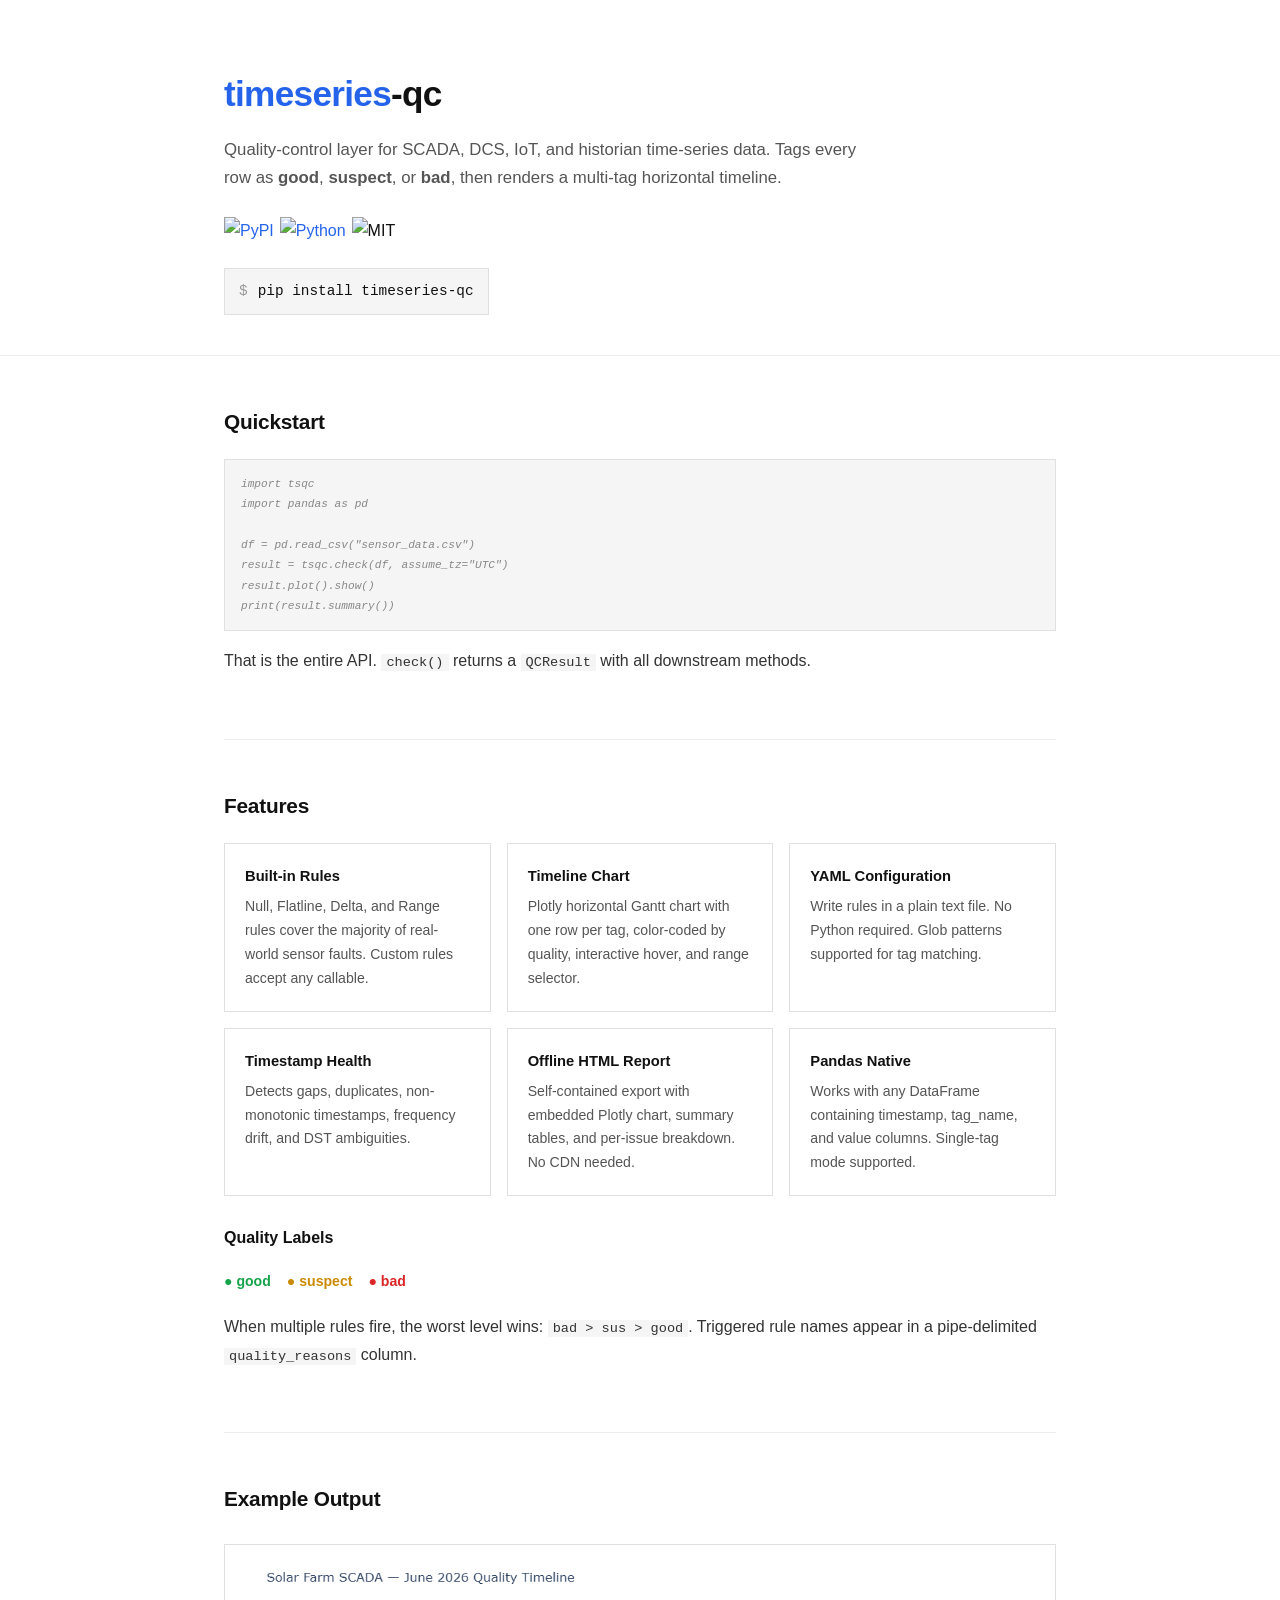
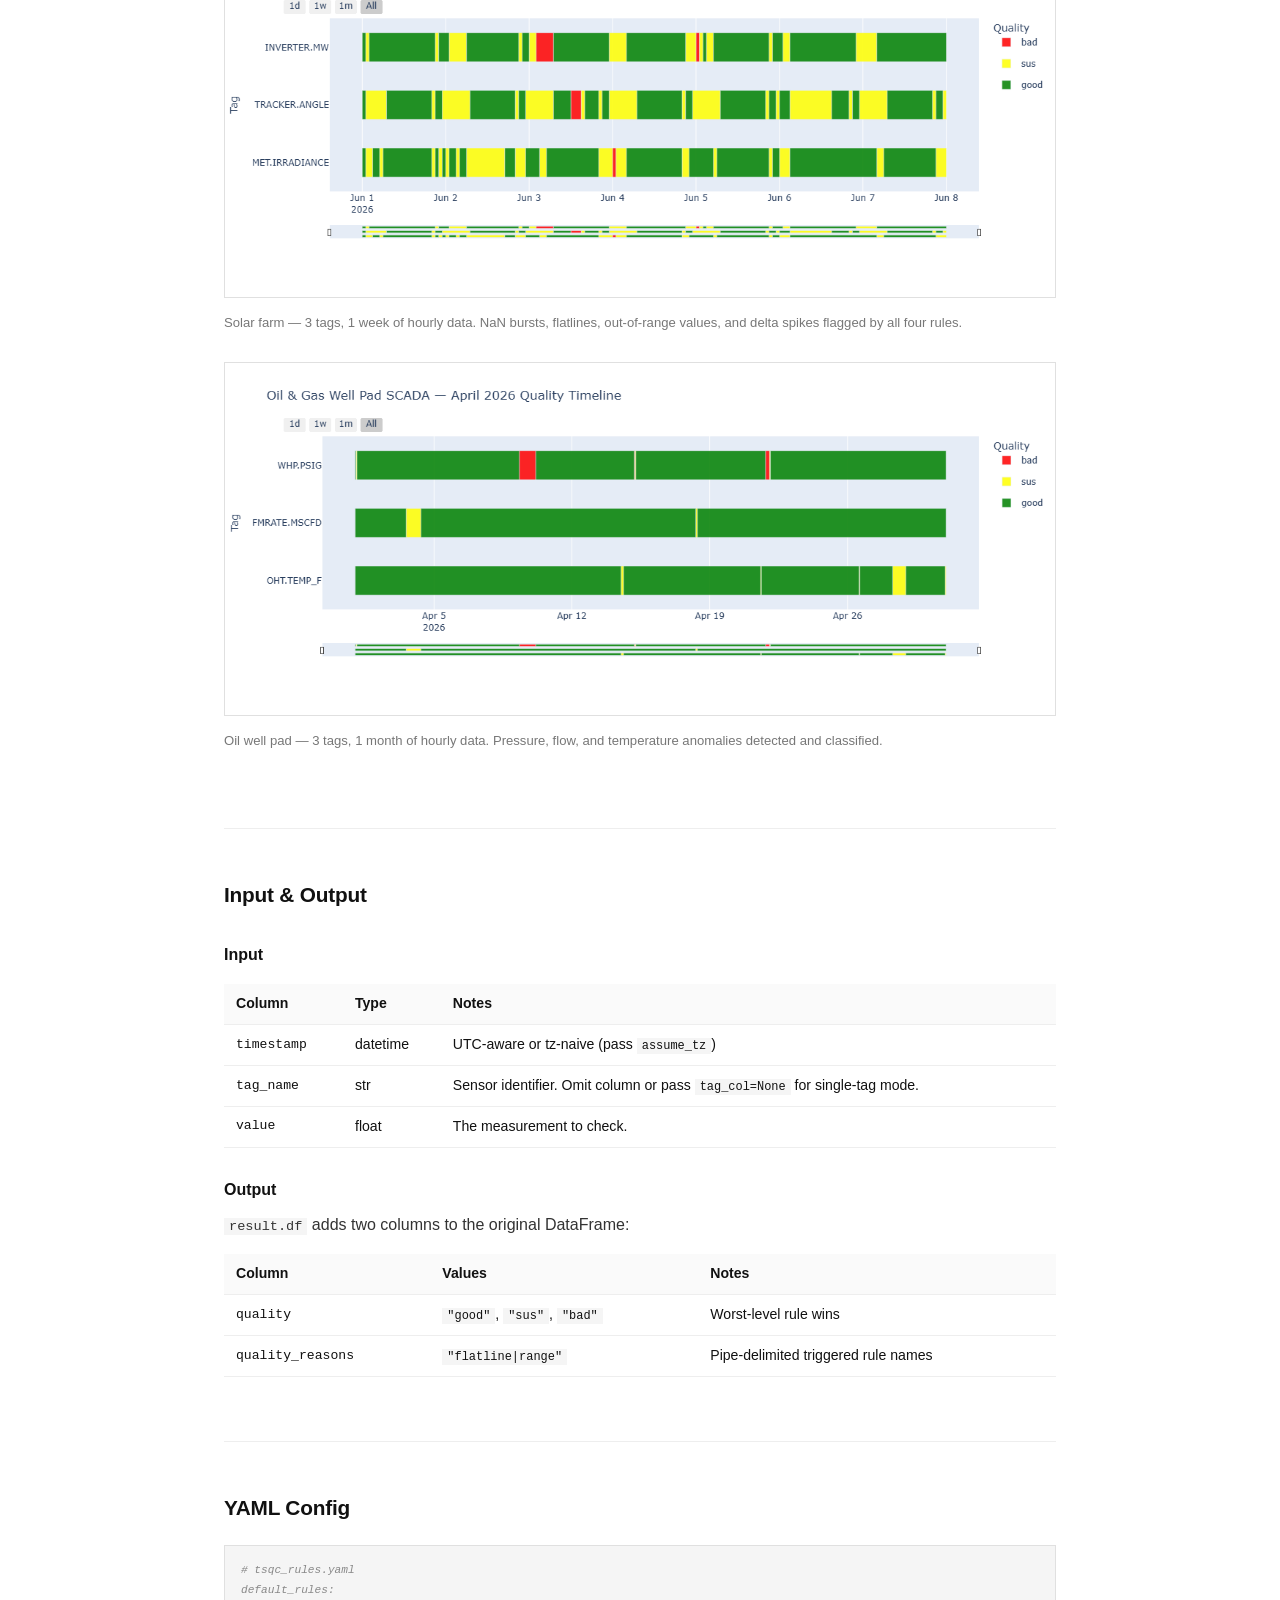
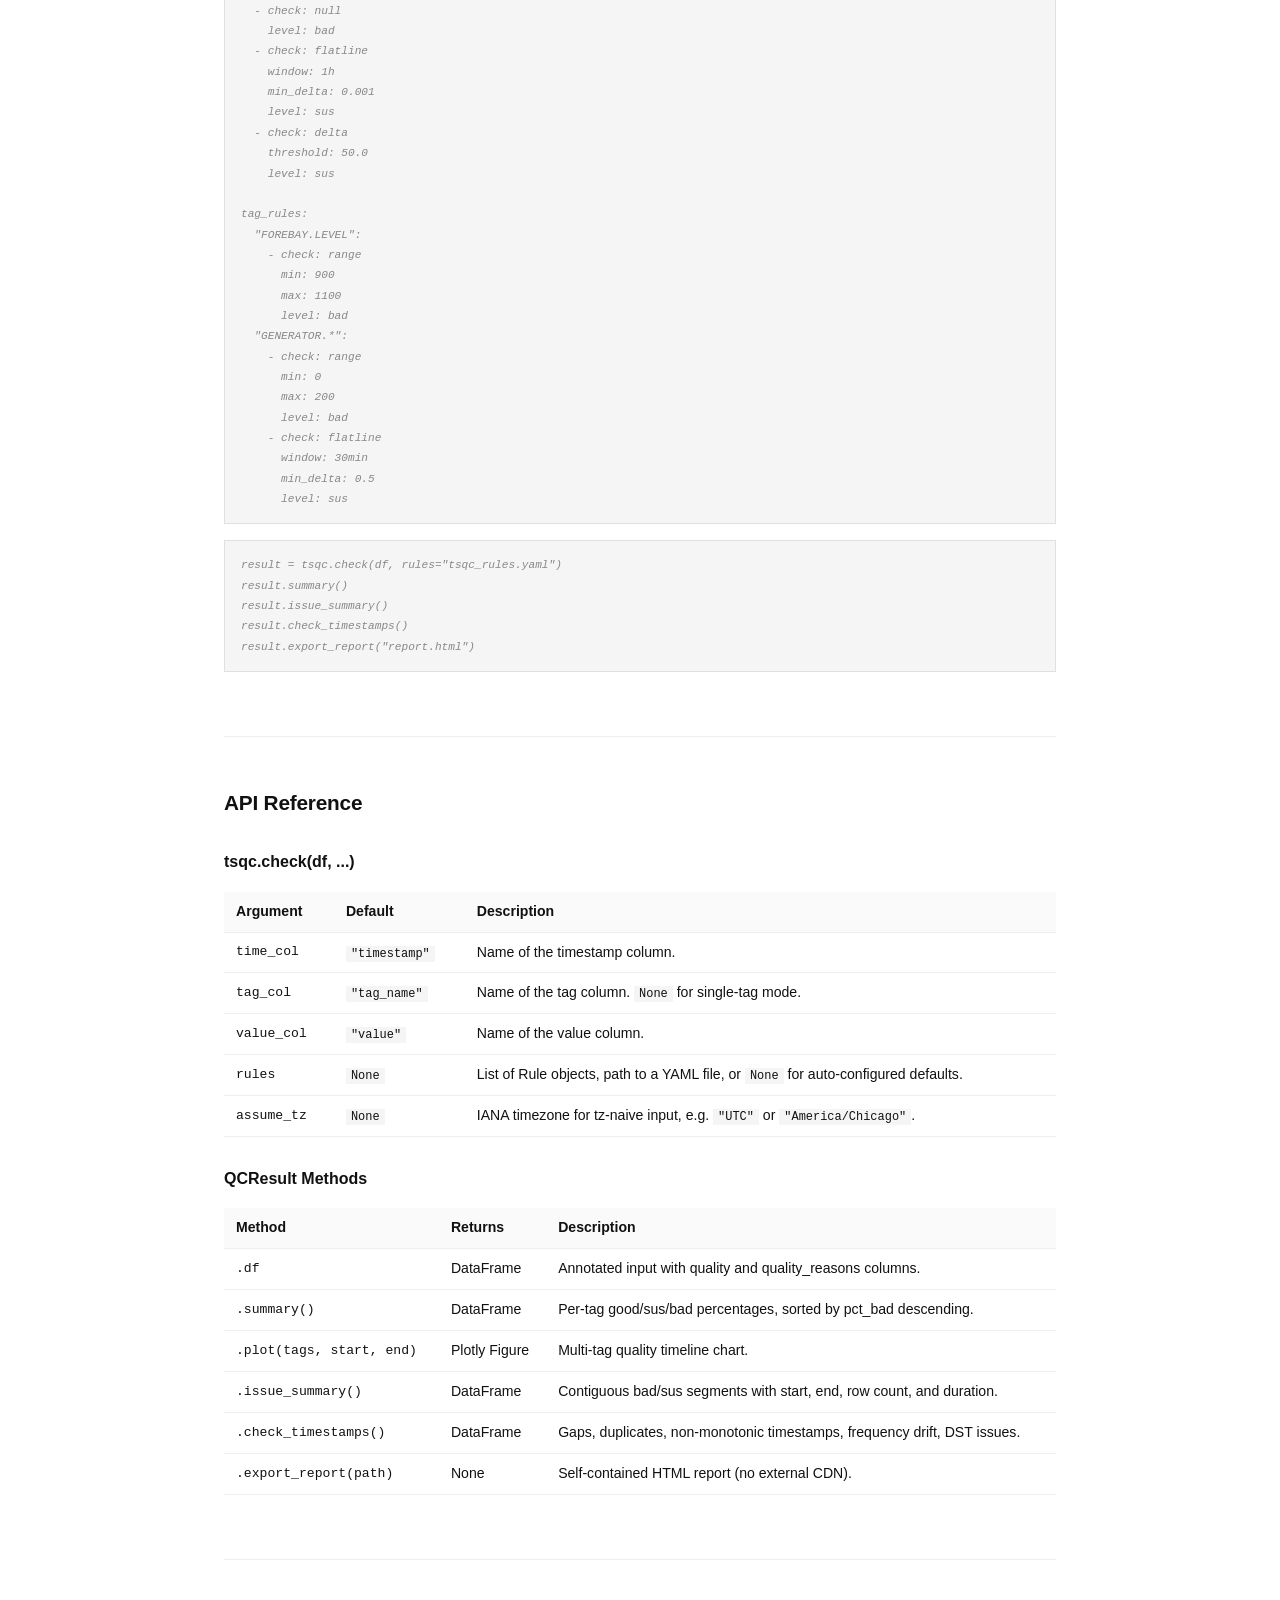
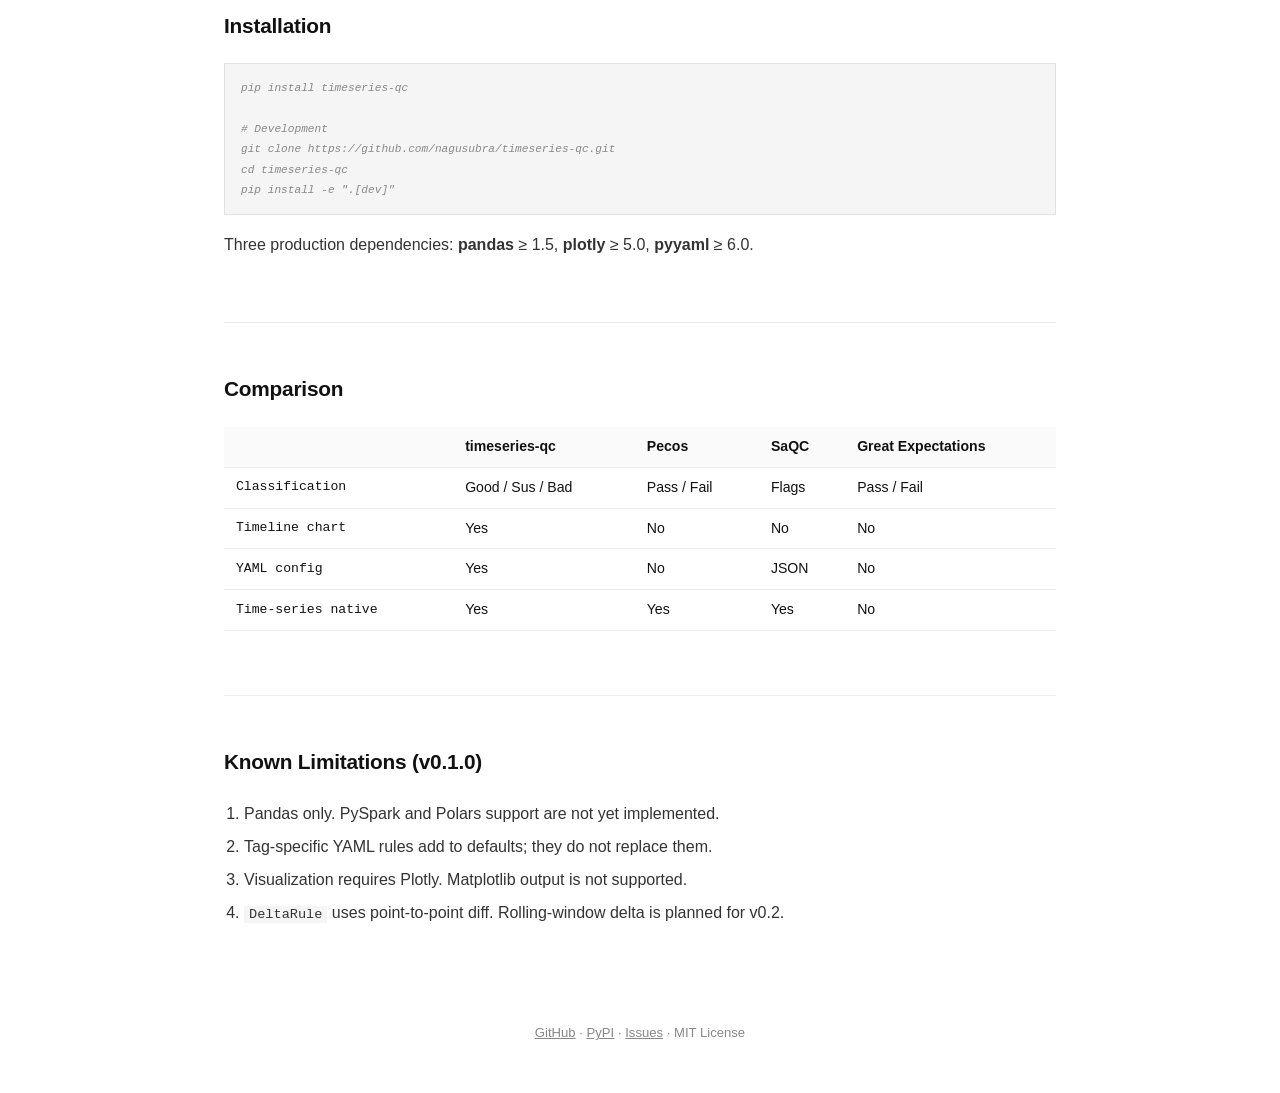
==== commit f703ba4a: "Added changes to the github page" ====
--- a/docs/index.html
+++ b/docs/index.html
@@ -183,7 +183,7 @@
   <div class="badges">
     <a href="https://pypi.org/project/timeseries-qc/"><img src="https://img.shields.io/pypi/v/timeseries-qc" alt="PyPI"></a>
     <a href="https://pypi.org/project/timeseries-qc/"><img src="https://img.shields.io/pypi/pyversions/timeseries-qc" alt="Python"></a>
-    <a href="https://github.com/nagusubra/timeseries-qc"><img src="https://img.shields.io/github/license/nagusubra/timeseries-qc" alt="License"></a>
+    <img src="https://img.shields.io/badge/license-MIT-blue" alt="MIT">
   </div>
   <div class="install-box">
     <span class="prompt">$</span>
